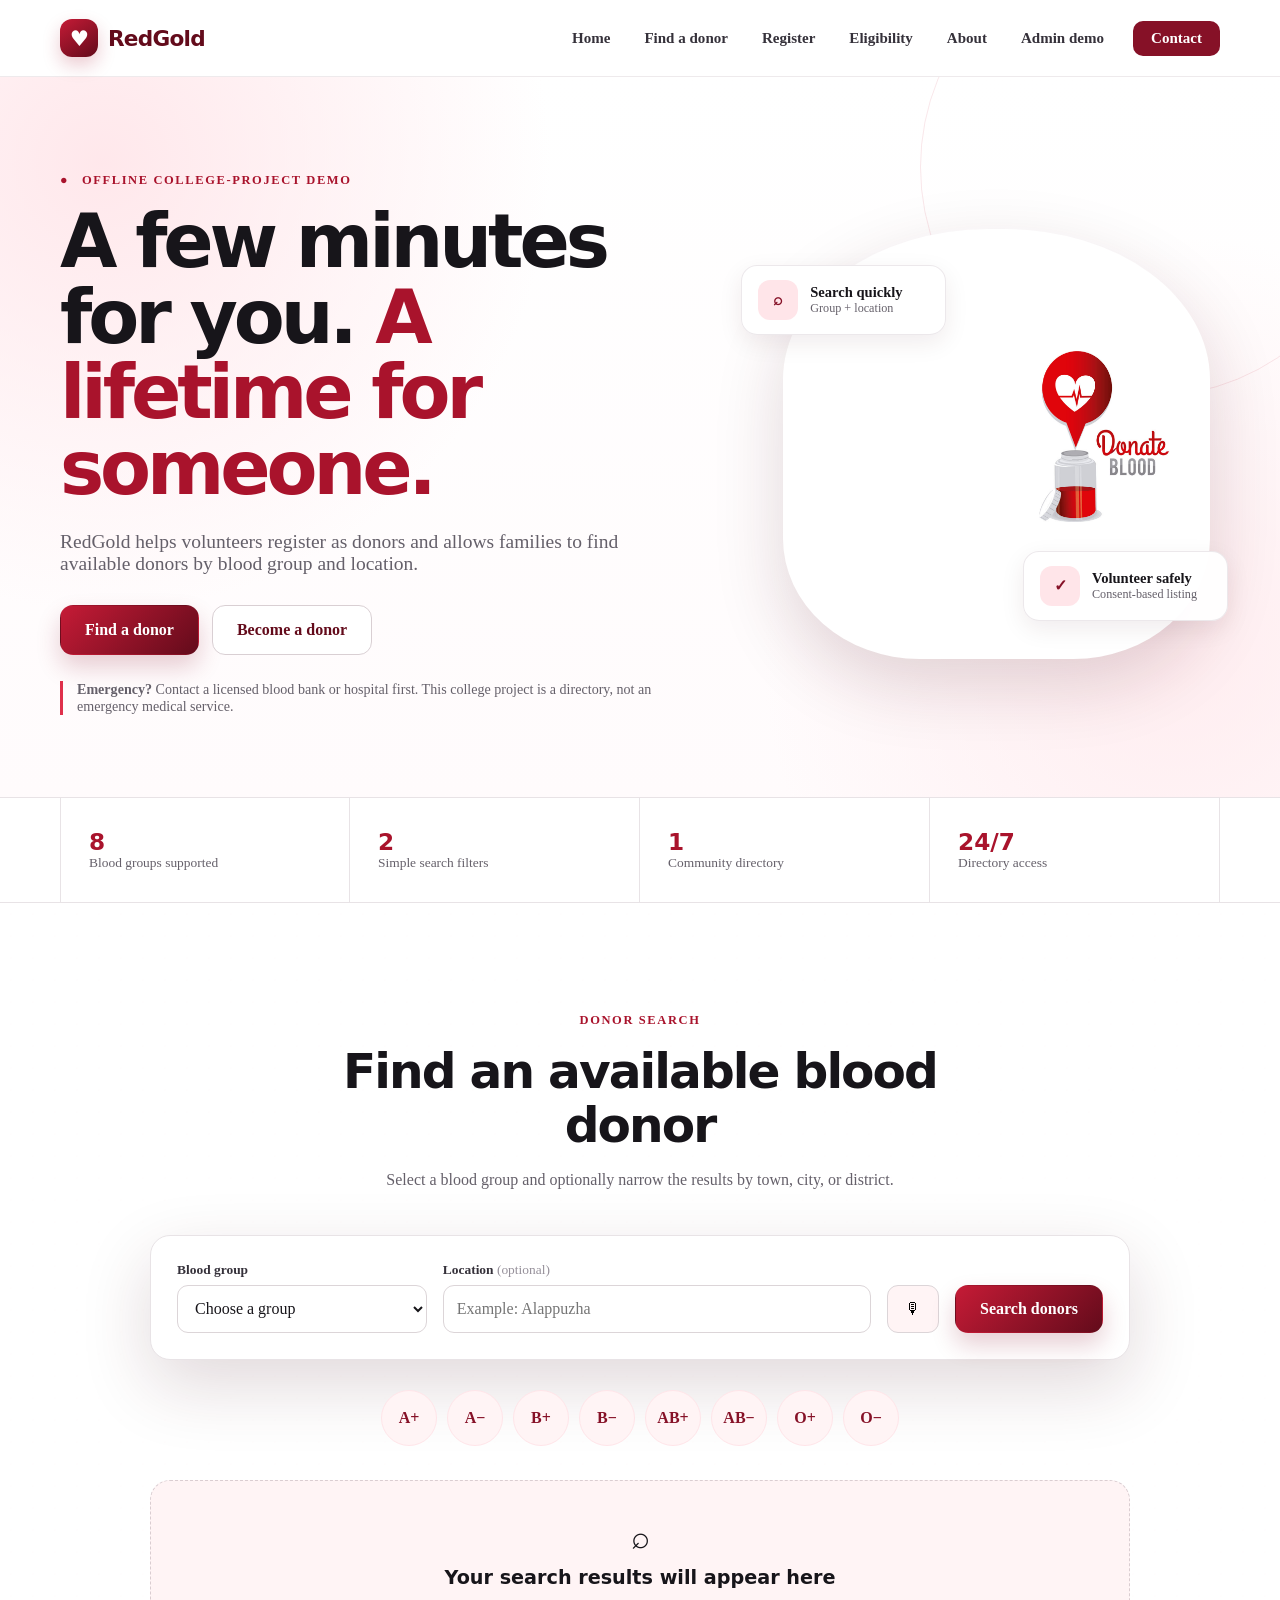
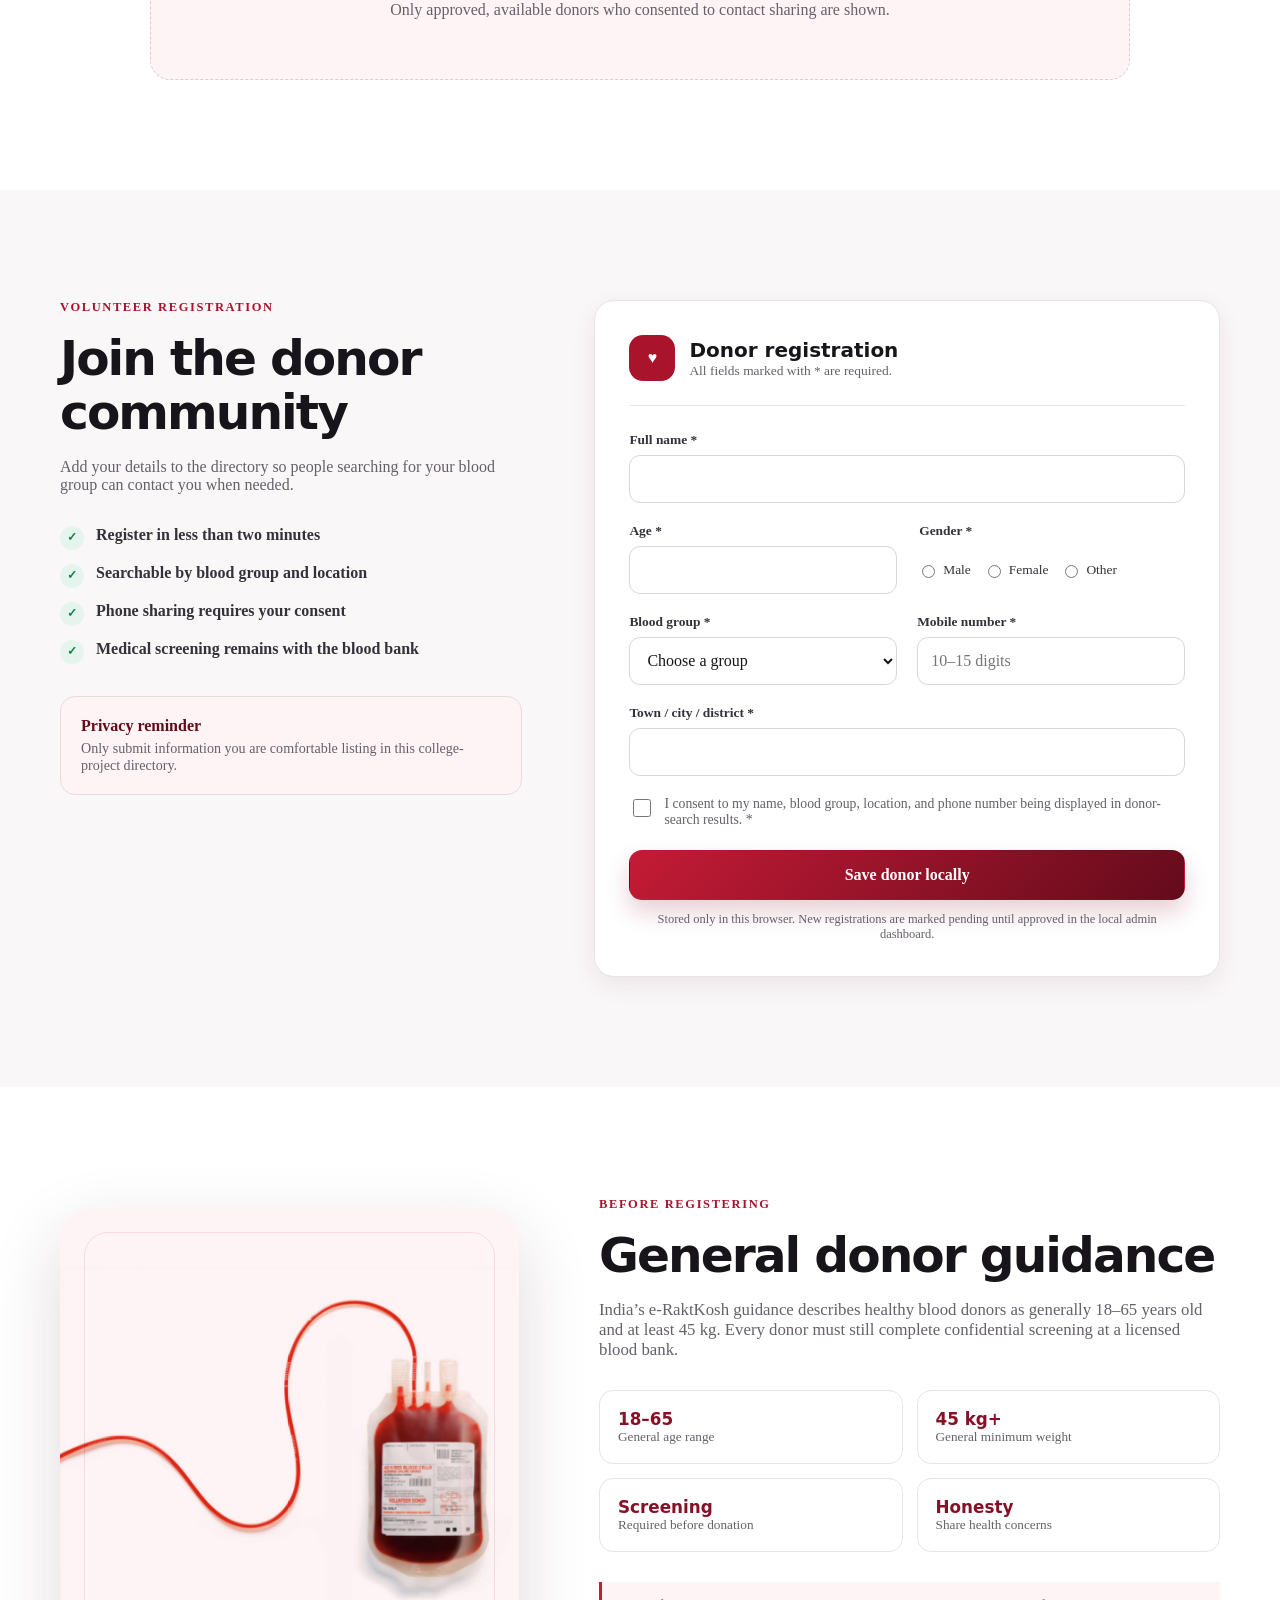
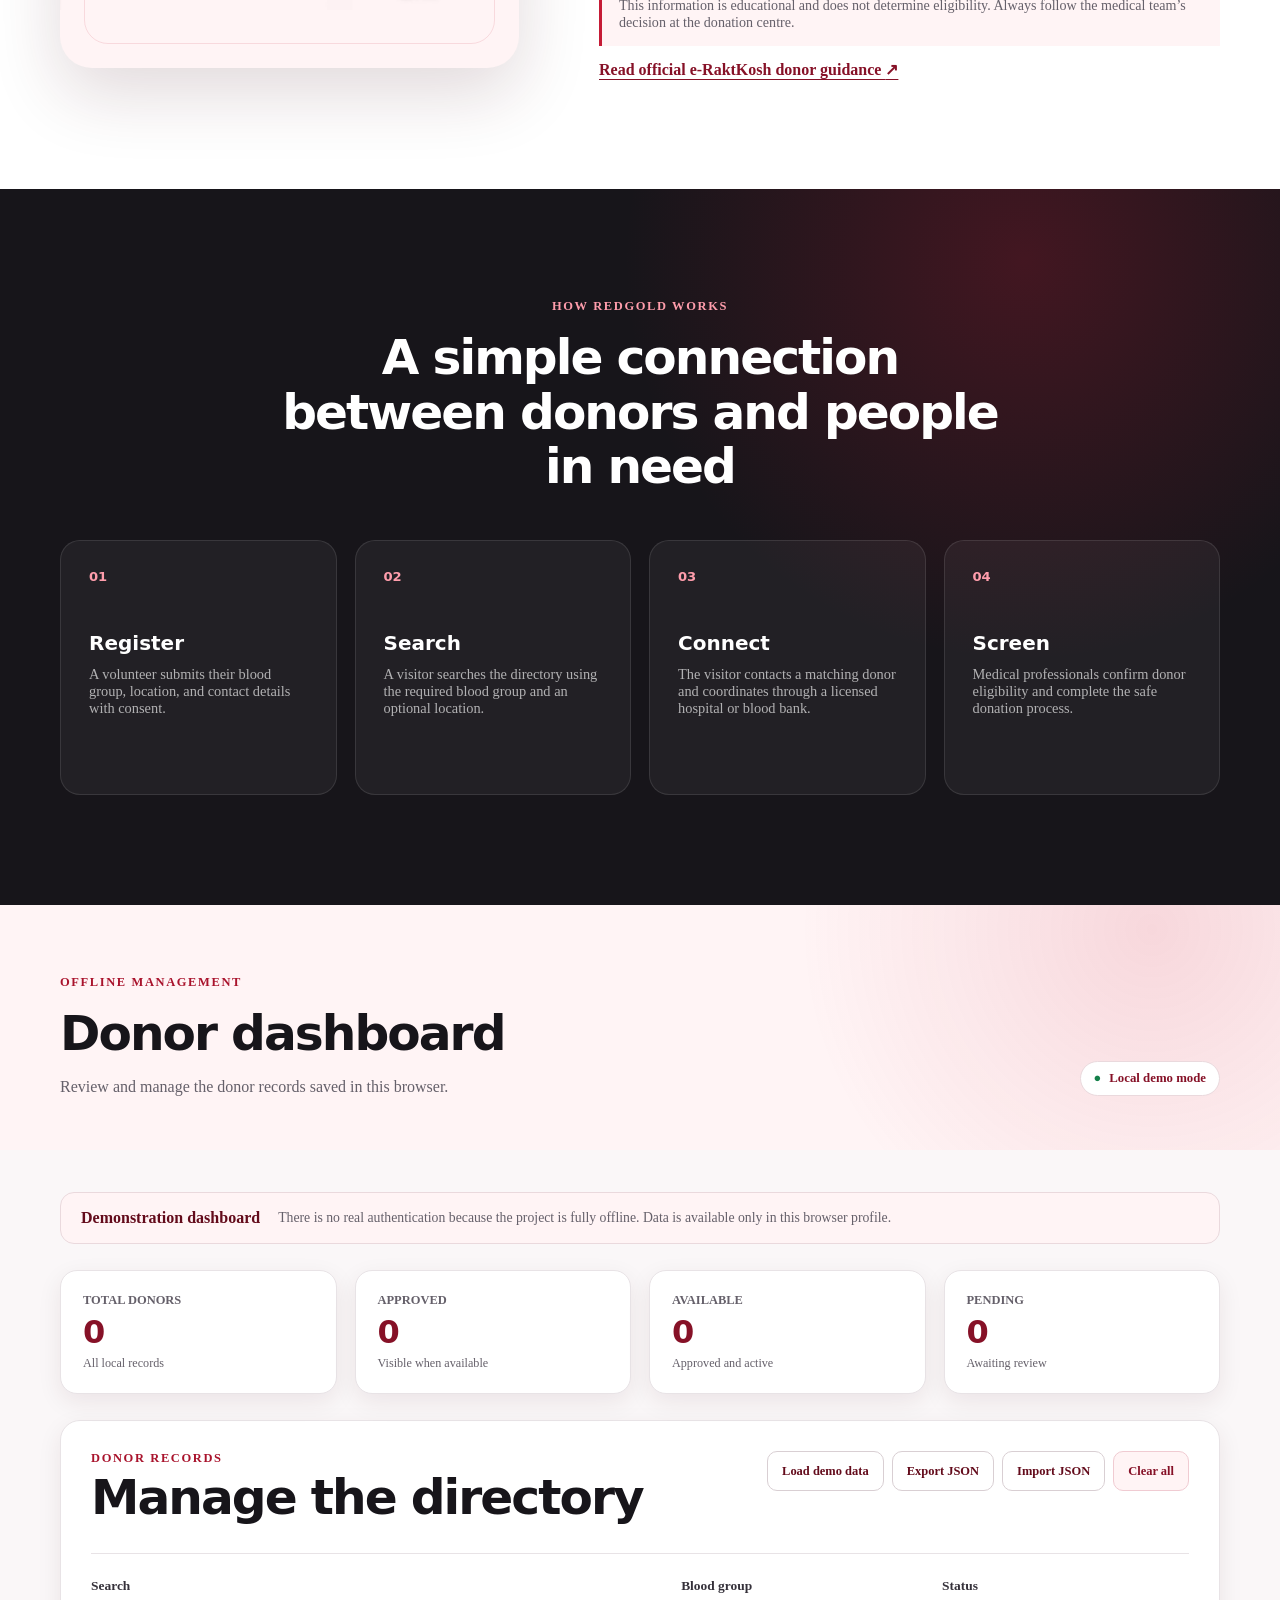
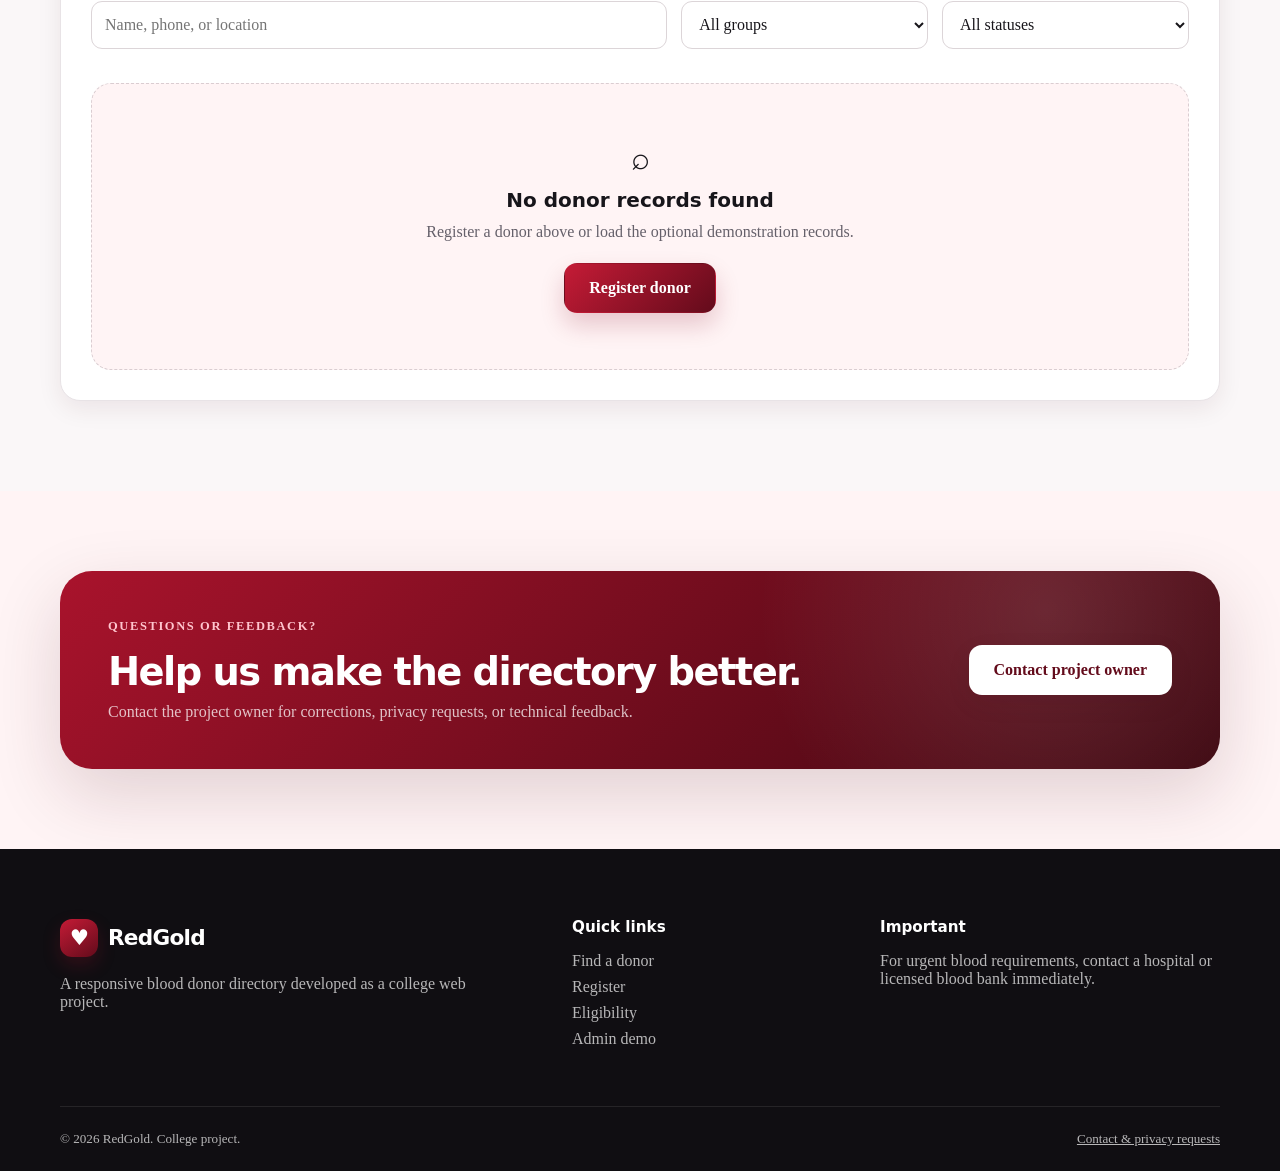
==== admin.html @ 61fe0dba "Add files via upload" ====
<!DOCTYPE html>
<html lang="en">

<head>
  <meta charset="utf-8">
  <meta name="viewport" content="width=device-width, initial-scale=1">
  <meta http-equiv="refresh" content="0; url=index.html#admin-dashboard">
  <meta name="robots" content="noindex">
  <title>Opening RedGold Admin Demo</title>
  <script>
    window.location.replace("index.html#admin-dashboard");
  </script>
</head>

<body>
  <p>Opening the <a href="index.html#admin-dashboard">RedGold admin demo</a>…</p>
</body>

</html>
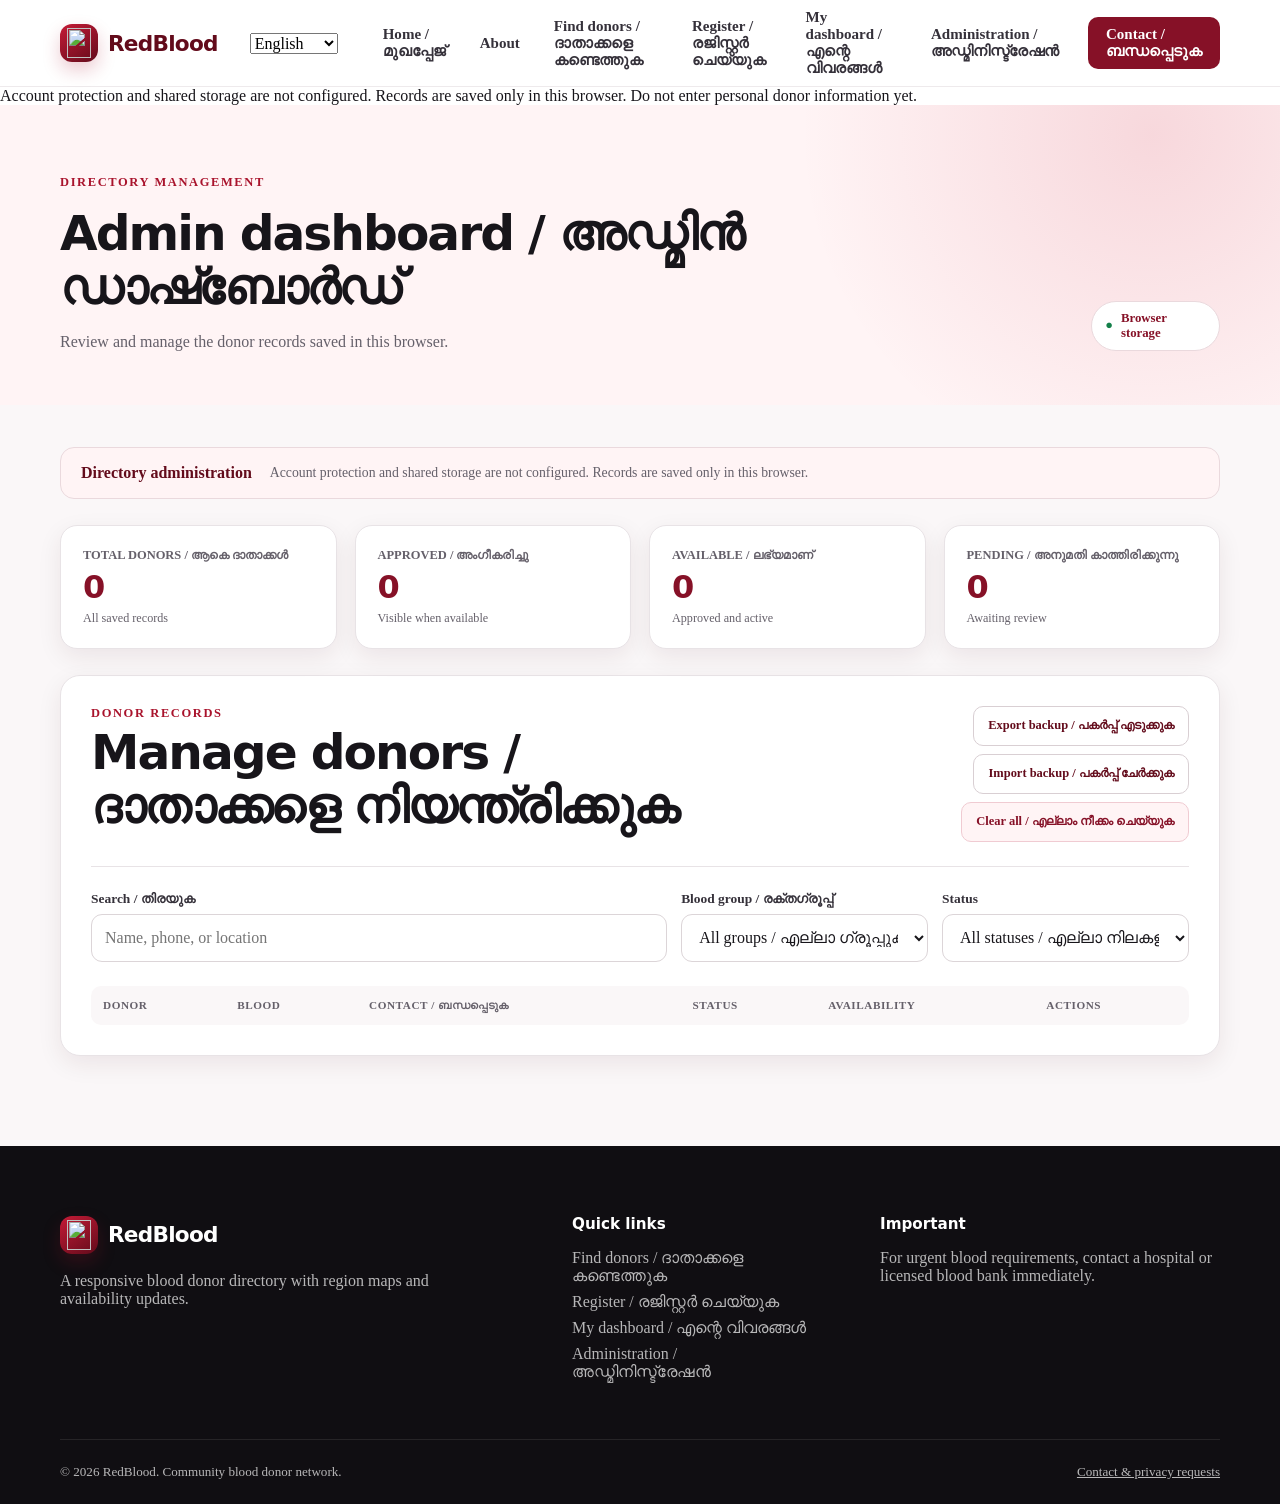
==== commit 1fae9f84: "Add files via upload" ====
--- a/admin.html
+++ b/admin.html
@@ -1,19 +1,207 @@
 <!DOCTYPE html>
+
 <html lang="en">
-
 <head>
-  <meta charset="utf-8">
-  <meta name="viewport" content="width=device-width, initial-scale=1">
-  <meta http-equiv="refresh" content="0; url=index.html#admin-dashboard">
-  <meta name="robots" content="noindex">
-  <title>Opening RedGold Admin Demo</title>
-  <script>
-    window.location.replace("index.html#admin-dashboard");
-  </script>
-</head>
-
+<meta charset="utf-8"/>
+<meta content="width=device-width, initial-scale=1" name="viewport"/>
+<meta content="RedBlood is a community blood donor directory for registering volunteers and finding donors by blood group and location." name="description"/>
+<meta content="#b5122b" name="theme-color"/>
+<title>RedBlood | Admin dashboard / അഡ്മിൻ ഡാഷ്ബോർഡ്</title>
+<link href="assets/images/redblood-mark.svg" rel="icon" type="image/svg+xml"/>
+<link href="assets/css/styles.css" rel="stylesheet"/>
+<script defer="" src="assets/js/availability.js"></script>
+<script defer="" src="assets/js/storage.js"></script>
+<script defer="" src="assets/js/features.js"></script>
+<script defer="" src="assets/js/app.js"></script>
+<script defer="" src="assets/js/admin.js"></script>
+<script defer="True" src="assets/js/language.js"></script><link href="assets/css/responsive.css" rel="stylesheet"/></head>
 <body>
-  <p>Opening the <a href="index.html#admin-dashboard">RedGold admin demo</a>…</p>
+<a class="skip-link" href="#main-content">Skip to main content</a>
+<header class="site-header" id="home">
+<div class="container nav-wrap">
+<a aria-label="RedBlood home" class="brand" href="index.html">
+<span aria-hidden="true" class="brand-mark"><img alt="" height="30" src="assets/images/redblood-mark.svg" width="24"/></span>
+<span>RedBlood</span>
+</a><label class="language-control"><span class="sr-only">Language</span><select aria-label="Language" data-language=""><option value="en">English</option><option value="ml">മലയാളം</option></select></label><button aria-controls="main-navigation" aria-expanded="false" class="nav-toggle" type="button">
+<span class="sr-only">Toggle navigation</span>
+<span></span>
+<span></span>
+<span></span>
+</button>
+<nav aria-label="Main navigation" class="site-nav" id="main-navigation">
+<a href="index.html#home">Home / മുഖപ്പേജ്</a><a href="index.html#about">About</a>
+<a href="index.html#find-donor">Find donors / ദാതാക്കളെ കണ്ടെത്തുക</a>
+<a href="index.html#register">Register / രജിസ്റ്റർ ചെയ്യുക</a>
+<a href="donor.html">My dashboard / എന്റെ വിവരങ്ങൾ</a>
+<a aria-current="page" href="admin.html">Administration / അഡ്മിനിസ്ട്രേഷൻ</a>
+<a class="nav-cta" href="contacts.html">Contact / ബന്ധപ്പെടുക</a>
+</nav>
+</div>
+</header>
+<main id="main-content"><div class="service-notice">Account protection and shared storage are not configured. Records are saved only in this browser. Do not enter personal donor information yet.</div><section class="dashboard-hero" id="admin-dashboard">
+<div class="container dashboard-hero-row">
+<div>
+<p class="eyebrow">Directory management</p>
+<h2>Admin dashboard / അഡ്മിൻ ഡാഷ്ബോർഡ്</h2>
+<p>Review and manage the donor records saved in this browser.</p>
+</div>
+<div class="offline-badge"><span aria-hidden="true">●</span> Browser storage</div>
+</div>
+</section><section class="dashboard-section">
+<div class="container">
+<div class="notice-card">
+<strong>Directory administration</strong>
+<p>Account protection and shared storage are not configured. Records are saved only in this browser.</p>
+</div>
+<div aria-label="Donor statistics" class="stats-grid" role="group">
+<article><span>Total donors / ആകെ ദാതാക്കൾ</span><strong data-stat="total">0</strong><small>All saved records</small></article>
+<article><span>Approved / അംഗീകരിച്ചു</span><strong data-stat="approved">0</strong><small>Visible when available</small></article>
+<article><span>Available / ലഭ്യമാണ്</span><strong data-stat="available">0</strong><small>Approved and active</small></article>
+<article><span>Pending / അനുമതി കാത്തിരിക്കുന്നു</span><strong data-stat="pending">0</strong><small>Awaiting review</small></article>
+</div>
+<section class="management-card">
+<div class="management-head">
+<div>
+<p class="eyebrow">Donor records</p>
+<h2>Manage donors / ദാതാക്കളെ നിയന്ത്രിക്കുക</h2>
+</div>
+<div class="management-actions">
+<button class="button button-secondary button-small" data-export="" type="button">Export backup / പകർപ്പ് എടുക്കുക</button>
+<label class="button button-secondary button-small file-button">Import backup / പകർപ്പ് ചേർക്കുക<input accept="application/json,.json" data-import="" type="file"/>
+</label>
+<button class="button button-danger button-small" data-clear="" type="button">Clear all / എല്ലാം നീക്കം ചെയ്യുക</button>
+</div>
+</div>
+<div class="admin-filters">
+<div class="form-field">
+<label for="admin-search">Search / തിരയുക</label>
+<input data-admin-search="" id="admin-search" placeholder="Name, phone, or location" type="search"/>
+</div>
+<div class="form-field">
+<label for="admin-blood">Blood group / രക്തഗ്രൂപ്പ്</label>
+<select data-admin-blood="" id="admin-blood">
+<option value="">All groups / എല്ലാ ഗ്രൂപ്പുകളും</option>
+<option value="A+">A+</option>
+<option value="A-">A−</option>
+<option value="B+">B+</option>
+<option value="B-">B−</option>
+<option value="AB+">AB+</option>
+<option value="AB-">AB−</option>
+<option value="O+">O+</option>
+<option value="O-">O−</option>
+</select>
+</div>
+<div class="form-field">
+<label for="admin-status">Status</label>
+<select data-admin-status="" id="admin-status">
+<option value="">All statuses / എല്ലാ നിലകളും</option>
+<option value="pending">Pending / അനുമതി കാത്തിരിക്കുന്നു</option>
+<option value="approved">Approved / അംഗീകരിച്ചു</option>
+<option value="rejected">Rejected / നിരസിച്ചു</option>
+</select>
+</div>
+</div>
+<div class="table-wrap">
+<table class="admin-table">
+<thead>
+<tr>
+<th>Donor</th>
+<th>Blood</th>
+<th>Contact / ബന്ധപ്പെടുക</th>
+<th>Status</th>
+<th>Availability</th>
+<th>Actions</th>
+</tr>
+</thead>
+<tbody data-donor-table=""></tbody>
+</table>
+</div>
+<div class="empty-state admin-empty" data-admin-empty="" hidden="">
+<span aria-hidden="true">⌕</span>
+<h3>No donor records found</h3>
+<p>No records match your filters. Register a donor to get started.</p>
+<a class="button button-primary" href="index.html#register">Register donor</a>
+</div>
+</section>
+</div>
+</section><dialog class="edit-dialog" data-edit-dialog="">
+<form class="dialog-card" data-edit-form="" method="dialog">
+<div class="dialog-head">
+<div>
+<p class="eyebrow">Edit record</p>
+<h2>Update donor / വിവരങ്ങൾ തിരുത്തുക</h2>
+</div>
+<button aria-label="Close edit form" class="dialog-close" data-dialog-cancel="" type="button">×</button>
+</div>
+<input name="id" type="hidden"/>
+<div class="form-grid">
+<div class="form-field full">
+<label for="edit-name">Full name / മുഴുവൻ പേര്</label>
+<input id="edit-name" maxlength="100" minlength="2" name="name" required="" type="text"/>
+</div>
+<div class="form-field">
+<label for="edit-age">Age / പ്രായം</label>
+<input id="edit-age" max="65" min="18" name="age" required="" type="number"/>
+</div>
+<div class="form-field">
+<label for="edit-sex">Gender / ലിംഗം</label>
+<select id="edit-sex" name="sex" required="">
+<option value="M">Male / പുരുഷൻ</option>
+<option value="F">Female / സ്ത്രീ</option>
+<option value="O">Other / മറ്റുള്ളവ</option>
+</select>
+</div>
+<div class="form-field">
+<label for="edit-blood">Blood group / രക്തഗ്രൂപ്പ്</label>
+<select id="edit-blood" name="bloodGroup" required="">
+<option value="A+">A+</option>
+<option value="A-">A−</option>
+<option value="B+">B+</option>
+<option value="B-">B−</option>
+<option value="AB+">AB+</option>
+<option value="AB-">AB−</option>
+<option value="O+">O+</option>
+<option value="O-">O−</option>
+</select>
+</div>
+<div class="form-field">
+<label for="edit-phone">Mobile number / മൊബൈൽ നമ്പർ</label>
+<input autocomplete="tel" id="edit-phone" inputmode="tel" maxlength="15" name="phone" required="" type="tel"/>
+</div>
+</div>
+<p class="form-error" data-edit-error="" role="alert"></p>
+<div class="dialog-actions">
+<button class="button button-secondary" data-dialog-cancel="" type="button">Cancel / റദ്ദാക്കുക</button>
+<button class="button button-primary" type="submit">Save changes / മാറ്റങ്ങൾ സംരക്ഷിക്കുക</button>
+</div>
+</form>
+</dialog></main>
+<footer class="site-footer">
+<div class="container footer-grid">
+<div>
+<a class="brand footer-brand" href="index.html">
+<span aria-hidden="true" class="brand-mark"><img alt="" height="30" src="assets/images/redblood-mark.svg" width="24"/></span>
+<span>RedBlood</span>
+</a>
+<p>A responsive blood donor directory with region maps and availability updates.</p>
+</div>
+<div>
+<h2>Quick links</h2>
+<a href="index.html#find-donor">Find donors / ദാതാക്കളെ കണ്ടെത്തുക</a>
+<a href="index.html#register">Register / രജിസ്റ്റർ ചെയ്യുക</a>
+<a href="donor.html">My dashboard / എന്റെ വിവരങ്ങൾ</a>
+<a href="admin.html">Administration / അഡ്മിനിസ്ട്രേഷൻ</a>
+</div>
+<div>
+<h2>Important</h2>
+<p>For urgent blood requirements, contact a hospital or licensed blood bank immediately.</p>
+</div>
+</div>
+<div class="container footer-bottom">
+<p>© <span data-current-year="">2026</span> RedBlood. Community blood donor network.</p>
+<a href="contacts.html">Contact &amp; privacy requests</a>
+</div>
+</footer>
+<div aria-live="polite" class="toast" data-toast="" role="status"></div>
 </body>
-
 </html>
--- a/assets/css/styles.css
+++ b/assets/css/styles.css
@@ -0,0 +1,2022 @@
+:root {
+  --red-950: #3d0710;
+  --red-900: #630b1b;
+  --red-800: #861127;
+  --red-700: #a9132c;
+  --red-600: #c51b36;
+  --red-500: #df304b;
+  --red-100: #ffe5e9;
+  --red-50: #fff4f5;
+  --ink-950: #17151a;
+  --ink-800: #35313a;
+  --ink-600: #65606a;
+  --ink-400: #96909a;
+  --line: #e8e3e6;
+  --white: #fff;
+  --soft: #faf7f8;
+  --success: #14804a;
+  --shadow-sm: 0 8px 24px rgb(69 18 31 / 8%);
+  --shadow-lg: 0 25px 70px rgb(69 18 31 / 16%);
+  --radius-sm: 12px;
+  --radius-md: 20px;
+  --radius-lg: 32px;
+  --container: 1160px;
+}
+
+*,
+*::before,
+*::after {
+  box-sizing: border-box;
+}
+
+html {
+  scroll-behavior: smooth;
+}
+
+body {
+  margin: 0;
+  color: var(--ink-950);
+  background: var(--white);
+  font-family: "Segoe UI", system-ui, -apple-system, BlinkMacSystemFont, Arial, sans-serif;
+  font-size: 16px;
+  line-height: 1.65;
+  -webkit-font-smoothing: antialiased;
+}
+
+body,
+button,
+input,
+select,
+textarea {
+  font: inherit;
+}
+
+img {
+  display: block;
+  max-width: 100%;
+}
+
+a {
+  color: inherit;
+}
+
+button,
+a {
+  -webkit-tap-highlight-color: transparent;
+}
+
+h1,
+h2,
+h3,
+p {
+  margin-top: 0;
+}
+
+h1,
+h2,
+h3,
+.brand {
+  font-family: "Segoe UI", system-ui, sans-serif;
+}
+
+h1 {
+  margin-bottom: 24px;
+  font-size: clamp(2.7rem, 5.8vw, 5.3rem);
+  font-weight: 800;
+  letter-spacing: -0.055em;
+  line-height: 1.02;
+}
+
+h2 {
+  margin-bottom: 18px;
+  font-size: clamp(2rem, 3.8vw, 3.4rem);
+  font-weight: 800;
+  letter-spacing: -0.04em;
+  line-height: 1.12;
+}
+
+h3 {
+  margin-bottom: 10px;
+  font-size: 1.25rem;
+  font-weight: 700;
+  line-height: 1.3;
+}
+
+.container {
+  width: min(calc(100% - 40px), var(--container));
+  margin-inline: auto;
+}
+
+.section {
+  padding: 110px 0;
+}
+
+.skip-link {
+  position: fixed;
+  top: 12px;
+  left: 12px;
+  z-index: 1000;
+  padding: 10px 16px;
+  border-radius: 8px;
+  color: var(--white);
+  background: var(--red-800);
+  transform: translateY(-150%);
+}
+
+.skip-link:focus {
+  transform: translateY(0);
+}
+
+.sr-only {
+  position: absolute;
+  width: 1px;
+  height: 1px;
+  padding: 0;
+  margin: -1px;
+  overflow: hidden;
+  clip: rect(0, 0, 0, 0);
+  white-space: nowrap;
+  border: 0;
+}
+
+.site-header {
+  position: sticky;
+  top: 0;
+  z-index: 100;
+  border-bottom: 1px solid rgb(232 227 230 / 75%);
+  background: rgb(255 255 255 / 92%);
+  -webkit-backdrop-filter: blur(16px);
+  backdrop-filter: blur(16px);
+}
+
+.nav-wrap {
+  display: flex;
+  min-height: 76px;
+  align-items: center;
+  justify-content: space-between;
+  gap: 32px;
+}
+
+.brand {
+  display: inline-flex;
+  align-items: center;
+  gap: 10px;
+  color: var(--red-900);
+  font-size: 1.35rem;
+  font-weight: 800;
+  letter-spacing: -0.035em;
+  text-decoration: none;
+}
+
+.brand-mark {
+  display: grid;
+  width: 38px;
+  height: 38px;
+  place-items: center;
+  border-radius: 12px;
+  color: var(--white);
+  background: linear-gradient(145deg, var(--red-600), var(--red-900));
+  box-shadow: 0 8px 18px rgb(169 19 44 / 22%);
+}
+
+.site-nav {
+  display: flex;
+  align-items: center;
+  gap: 8px;
+}
+
+.site-nav a {
+  padding: 9px 13px;
+  border-radius: 10px;
+  color: var(--ink-800);
+  font-size: 0.94rem;
+  font-weight: 600;
+  text-decoration: none;
+  transition: color 180ms ease, background 180ms ease;
+}
+
+.site-nav a:hover,
+.site-nav a:focus-visible {
+  color: var(--red-800);
+  background: var(--red-50);
+}
+
+.site-nav .nav-cta {
+  margin-left: 8px;
+  padding-inline: 18px;
+  color: var(--white);
+  background: var(--red-800);
+}
+
+.site-nav .nav-cta:hover,
+.site-nav .nav-cta:focus-visible {
+  color: var(--white);
+  background: var(--red-700);
+}
+
+.nav-toggle {
+  display: none;
+  width: 44px;
+  height: 44px;
+  padding: 10px;
+  border: 1px solid var(--line);
+  border-radius: 12px;
+  background: var(--white);
+  cursor: pointer;
+}
+
+.nav-toggle span:not(.sr-only) {
+  display: block;
+  width: 100%;
+  height: 2px;
+  margin: 5px 0;
+  border-radius: 2px;
+  background: var(--ink-950);
+}
+
+.hero {
+  position: relative;
+  overflow: hidden;
+  padding: 96px 0 82px;
+  background:
+    radial-gradient(circle at 8% 12%, rgb(255 229 233 / 90%), transparent 28rem),
+    radial-gradient(circle at 92% 80%, rgb(255 229 233 / 65%), transparent 26rem),
+    linear-gradient(180deg, #fff, #fffbfc);
+}
+
+.hero::before {
+  position: absolute;
+  top: -140px;
+  right: -100px;
+  width: 460px;
+  height: 460px;
+  border: 1px solid rgb(197 27 54 / 10%);
+  border-radius: 50%;
+  content: "";
+}
+
+.hero-grid {
+  display: grid;
+  align-items: center;
+  gap: 72px;
+  grid-template-columns: minmax(0, 1.12fr) minmax(360px, 0.88fr);
+}
+
+.hero-copy {
+  position: relative;
+  z-index: 2;
+}
+
+.eyebrow {
+  margin-bottom: 16px;
+  color: var(--red-700);
+  font-size: 0.78rem;
+  font-weight: 800;
+  letter-spacing: 0.13em;
+  text-transform: uppercase;
+}
+
+.eyebrow span {
+  margin-right: 8px;
+}
+
+.hero h1 span {
+  color: var(--red-700);
+}
+
+.hero-text {
+  max-width: 680px;
+  margin-bottom: 30px;
+  color: var(--ink-600);
+  font-size: clamp(1.05rem, 1.8vw, 1.22rem);
+}
+
+.hero-actions {
+  display: flex;
+  flex-wrap: wrap;
+  gap: 13px;
+}
+
+.button {
+  display: inline-flex;
+  min-height: 50px;
+  align-items: center;
+  justify-content: center;
+  padding: 12px 24px;
+  border: 1px solid transparent;
+  border-radius: 13px;
+  font-weight: 700;
+  line-height: 1.2;
+  text-align: center;
+  text-decoration: none;
+  cursor: pointer;
+  transition: transform 180ms ease, box-shadow 180ms ease, background 180ms ease;
+}
+
+.button:hover {
+  transform: translateY(-2px);
+}
+
+.button:focus-visible,
+input:focus-visible,
+select:focus-visible,
+textarea:focus-visible,
+button:focus-visible,
+a:focus-visible {
+  outline: 3px solid rgb(197 27 54 / 25%);
+  outline-offset: 3px;
+}
+
+.button-primary {
+  color: var(--white);
+  background: linear-gradient(135deg, var(--red-600), var(--red-900));
+  box-shadow: 0 12px 24px rgb(134 17 39 / 20%);
+}
+
+.button-primary:hover {
+  box-shadow: 0 16px 30px rgb(134 17 39 / 28%);
+}
+
+.button-secondary {
+  border-color: #d9cfd3;
+  color: var(--red-900);
+  background: var(--white);
+}
+
+.button-light {
+  flex: 0 0 auto;
+  color: var(--red-900);
+  background: var(--white);
+  box-shadow: var(--shadow-sm);
+}
+
+.hero-note {
+  max-width: 620px;
+  margin: 26px 0 0;
+  padding-left: 14px;
+  border-left: 3px solid var(--red-500);
+  color: var(--ink-600);
+  font-size: 0.88rem;
+}
+
+.hero-visual {
+  position: relative;
+  min-height: 470px;
+}
+
+.hero-image-card {
+  position: absolute;
+  inset: 20px 10px 20px 42px;
+  display: grid;
+  overflow: hidden;
+  place-items: center;
+  border: 12px solid var(--white);
+  border-radius: 48% 48% 32% 32% / 35% 35% 28% 28%;
+  background: var(--white);
+  box-shadow: var(--shadow-lg);
+}
+
+.hero-image-card img {
+  width: 100%;
+  height: 100%;
+  object-fit: contain;
+}
+
+.floating-card {
+  position: absolute;
+  z-index: 3;
+  display: flex;
+  min-width: 205px;
+  align-items: center;
+  gap: 12px;
+  padding: 14px 16px;
+  border: 1px solid rgb(232 227 230 / 80%);
+  border-radius: 16px;
+  background: rgb(255 255 255 / 95%);
+  box-shadow: var(--shadow-sm);
+}
+
+.floating-card-top {
+  top: 56px;
+  left: 0;
+}
+
+.floating-card-bottom {
+  right: -8px;
+  bottom: 58px;
+}
+
+.floating-card strong,
+.floating-card small {
+  display: block;
+}
+
+.floating-card strong {
+  font-size: 0.91rem;
+}
+
+.floating-card small {
+  color: var(--ink-600);
+  font-size: 0.76rem;
+}
+
+.mini-icon {
+  display: grid;
+  width: 40px;
+  height: 40px;
+  flex: 0 0 40px;
+  place-items: center;
+  border-radius: 12px;
+  color: var(--red-800);
+  background: var(--red-100);
+  font-weight: 800;
+}
+
+.quick-strip {
+  border-block: 1px solid var(--line);
+  background: var(--white);
+}
+
+.quick-grid {
+  display: grid;
+  grid-template-columns: repeat(4, 1fr);
+}
+
+.quick-grid div {
+  display: flex;
+  min-height: 104px;
+  flex-direction: column;
+  justify-content: center;
+  padding: 22px 28px;
+  border-right: 1px solid var(--line);
+}
+
+.quick-grid div:first-child {
+  border-left: 1px solid var(--line);
+}
+
+.quick-grid strong {
+  color: var(--red-700);
+  font-family: "Segoe UI", system-ui, sans-serif;
+  font-size: 1.45rem;
+}
+
+.quick-grid span {
+  color: var(--ink-600);
+  font-size: 0.84rem;
+}
+
+.section-heading {
+  max-width: 740px;
+  margin-bottom: 46px;
+}
+
+.section-heading.centered {
+  margin-inline: auto;
+  text-align: center;
+}
+
+.section-heading > p:last-child {
+  color: var(--ink-600);
+}
+
+.find-section {
+  background:
+    linear-gradient(rgb(255 255 255 / 95%), rgb(255 255 255 / 95%)),
+    radial-gradient(circle, var(--red-100) 1px, transparent 1px);
+  background-size: auto, 22px 22px;
+}
+
+.search-panel {
+  display: grid;
+  max-width: 980px;
+  margin: 0 auto;
+  padding: 26px;
+  border: 1px solid var(--line);
+  border-radius: var(--radius-md);
+  background: var(--white);
+  box-shadow: var(--shadow-lg);
+  gap: 16px;
+  grid-template-columns: minmax(180px, 0.7fr) minmax(240px, 1.2fr) 52px auto;
+}
+
+.form-field {
+  min-width: 0;
+}
+
+.form-field label,
+.form-field legend {
+  display: block;
+  margin-bottom: 7px;
+  color: var(--ink-800);
+  font-size: 0.84rem;
+  font-weight: 700;
+}
+
+.form-field label span {
+  color: var(--ink-400);
+  font-weight: 500;
+}
+
+.form-field input,
+.form-field select,
+.form-field textarea {
+  width: 100%;
+  min-height: 48px;
+  padding: 11px 13px;
+  border: 1px solid #dcd5d8;
+  border-radius: 11px;
+  color: var(--ink-950);
+  background: var(--white);
+  transition: border-color 180ms ease, box-shadow 180ms ease;
+}
+
+.form-field input:focus,
+.form-field select:focus,
+.form-field textarea:focus {
+  border-color: var(--red-600);
+  box-shadow: 0 0 0 4px rgb(197 27 54 / 9%);
+  outline: none;
+}
+
+.voice-button {
+  width: 52px;
+  height: 48px;
+  align-self: end;
+  border: 1px solid #dcd5d8;
+  border-radius: 11px;
+  background: var(--red-50);
+  cursor: pointer;
+}
+
+.search-button {
+  min-height: 48px;
+  align-self: end;
+}
+
+.voice-status {
+  min-height: 0;
+  margin: -2px 0 0;
+  color: var(--ink-600);
+  font-size: 0.82rem;
+  grid-column: 1 / -1;
+}
+
+.voice-status:empty {
+  display: none;
+}
+
+.blood-group-links {
+  display: flex;
+  flex-wrap: wrap;
+  justify-content: center;
+  gap: 10px;
+  margin-top: 30px;
+}
+
+.blood-group-links button {
+  display: grid;
+  width: 56px;
+  height: 56px;
+  place-items: center;
+  border: 1px solid var(--red-100);
+  border-radius: 50%;
+  color: var(--red-800);
+  background: var(--red-50);
+  font: inherit;
+  font-weight: 800;
+  text-decoration: none;
+  cursor: pointer;
+  transition: color 180ms ease, background 180ms ease, transform 180ms ease;
+}
+
+.blood-group-links button:hover {
+  color: var(--white);
+  background: var(--red-700);
+  transform: translateY(-3px);
+}
+
+.soft-section {
+  background: var(--soft);
+}
+
+.register-grid {
+  display: grid;
+  align-items: start;
+  gap: 72px;
+  grid-template-columns: minmax(0, 0.85fr) minmax(520px, 1.15fr);
+}
+
+.register-copy {
+  position: sticky;
+  top: 116px;
+}
+
+.register-copy > p:not(.eyebrow) {
+  color: var(--ink-600);
+}
+
+.feature-list {
+  display: grid;
+  padding: 0;
+  margin: 32px 0;
+  list-style: none;
+  gap: 14px;
+}
+
+.feature-list li {
+  display: flex;
+  align-items: flex-start;
+  gap: 12px;
+  color: var(--ink-800);
+  font-weight: 600;
+}
+
+.feature-list span {
+  display: grid;
+  width: 24px;
+  height: 24px;
+  flex: 0 0 24px;
+  place-items: center;
+  border-radius: 50%;
+  color: var(--success);
+  background: #e5f5ed;
+  font-size: 0.75rem;
+}
+
+.privacy-card {
+  padding: 20px;
+  border: 1px solid #ead9dd;
+  border-radius: 15px;
+  background: var(--red-50);
+}
+
+.privacy-card strong {
+  color: var(--red-900);
+}
+
+.privacy-card p {
+  margin: 5px 0 0;
+  color: var(--ink-600);
+  font-size: 0.88rem;
+}
+
+.registration-card {
+  padding: 34px;
+  border: 1px solid var(--line);
+  border-radius: var(--radius-md);
+  background: var(--white);
+  box-shadow: var(--shadow-sm);
+}
+
+.form-header {
+  display: flex;
+  align-items: center;
+  gap: 14px;
+  padding-bottom: 24px;
+  margin-bottom: 26px;
+  border-bottom: 1px solid var(--line);
+}
+
+.form-header h3,
+.form-header p {
+  margin: 0;
+}
+
+.form-header p {
+  color: var(--ink-600);
+  font-size: 0.84rem;
+}
+
+.form-icon {
+  display: grid;
+  width: 46px;
+  height: 46px;
+  flex: 0 0 46px;
+  place-items: center;
+  border-radius: 14px;
+  color: var(--white);
+  background: var(--red-700);
+}
+
+.form-grid {
+  display: grid;
+  gap: 20px;
+  grid-template-columns: repeat(2, minmax(0, 1fr));
+}
+
+.form-grid .full {
+  grid-column: 1 / -1;
+}
+
+fieldset.form-field {
+  padding: 0;
+  border: 0;
+  margin: 0;
+}
+
+.radio-row {
+  display: flex;
+  min-height: 48px;
+  align-items: center;
+  flex-wrap: wrap;
+  gap: 12px;
+}
+
+.radio-row label {
+  display: flex;
+  align-items: center;
+  gap: 5px;
+  margin: 0;
+  font-weight: 500;
+}
+
+.radio-row input {
+  width: auto;
+  min-height: auto;
+  accent-color: var(--red-700);
+}
+
+.consent-row {
+  display: flex;
+  align-items: flex-start;
+  gap: 10px;
+  color: var(--ink-600);
+  font-size: 0.86rem;
+  cursor: pointer;
+}
+
+.consent-row input {
+  width: 18px;
+  height: 18px;
+  flex: 0 0 18px;
+  margin-top: 3px;
+  accent-color: var(--red-700);
+}
+
+.honeypot {
+  position: absolute;
+  left: -9999px;
+}
+
+.form-error {
+  min-height: 0;
+  margin: 18px 0 0;
+  color: var(--red-700);
+  font-size: 0.88rem;
+  font-weight: 700;
+}
+
+.form-error:empty {
+  display: none;
+}
+
+.full-button {
+  width: 100%;
+  margin-top: 22px;
+}
+
+.local-storage-note {
+  margin: 12px 0 0;
+  color: var(--ink-600);
+  font-size: 0.78rem;
+  text-align: center;
+}
+
+.eligibility-grid {
+  display: grid;
+  align-items: center;
+  gap: 80px;
+  grid-template-columns: minmax(360px, 0.85fr) minmax(0, 1.15fr);
+}
+
+.eligibility-image {
+  position: relative;
+  min-height: 460px;
+  overflow: hidden;
+  border-radius: var(--radius-lg);
+  background: var(--red-50);
+  box-shadow: var(--shadow-lg);
+}
+
+.eligibility-image::before {
+  position: absolute;
+  inset: 24px;
+  border: 1px solid rgb(197 27 54 / 12%);
+  border-radius: 24px;
+  content: "";
+}
+
+.eligibility-image img {
+  width: 100%;
+  height: 460px;
+  object-fit: contain;
+  mix-blend-mode: multiply;
+}
+
+.eligibility-copy > p:not(.eyebrow, .medical-note) {
+  color: var(--ink-600);
+  font-size: 1.05rem;
+}
+
+.guidance-grid {
+  display: grid;
+  gap: 14px;
+  margin: 30px 0;
+  grid-template-columns: repeat(2, minmax(0, 1fr));
+}
+
+.guidance-grid div {
+  padding: 18px;
+  border: 1px solid var(--line);
+  border-radius: 14px;
+}
+
+.guidance-grid strong,
+.guidance-grid span {
+  display: block;
+}
+
+.guidance-grid strong {
+  color: var(--red-800);
+  font-family: "Segoe UI", system-ui, sans-serif;
+  font-size: 1.05rem;
+}
+
+.guidance-grid span {
+  color: var(--ink-600);
+  font-size: 0.83rem;
+}
+
+.medical-note {
+  padding: 15px 17px;
+  border-left: 3px solid var(--red-600);
+  color: var(--ink-600);
+  background: var(--red-50);
+  font-size: 0.88rem;
+}
+
+.text-link {
+  color: var(--red-800);
+  font-weight: 700;
+  text-underline-offset: 4px;
+}
+
+.dark-section {
+  position: relative;
+  overflow: hidden;
+  color: var(--white);
+  background:
+    radial-gradient(circle at 80% 10%, rgb(197 27 54 / 25%), transparent 25rem),
+    var(--ink-950);
+}
+
+.light-heading h2 {
+  color: var(--white);
+}
+
+.dark-section .eyebrow {
+  color: #ff9dac;
+}
+
+.steps-grid {
+  display: grid;
+  gap: 18px;
+  grid-template-columns: repeat(4, minmax(0, 1fr));
+}
+
+.steps-grid article {
+  min-height: 255px;
+  padding: 28px;
+  border: 1px solid rgb(255 255 255 / 10%);
+  border-radius: var(--radius-md);
+  background: rgb(255 255 255 / 5%);
+}
+
+.steps-grid article > span {
+  display: block;
+  margin-bottom: 46px;
+  color: #ff9dac;
+  font-family: "Segoe UI", system-ui, sans-serif;
+  font-size: 0.82rem;
+  font-weight: 800;
+}
+
+.steps-grid p {
+  margin-bottom: 0;
+  color: rgb(255 255 255 / 65%);
+  font-size: 0.9rem;
+}
+
+.contact-cta {
+  padding-block: 80px;
+  background: var(--red-50);
+}
+
+.cta-card {
+  display: flex;
+  align-items: center;
+  justify-content: space-between;
+  gap: 40px;
+  padding: 48px;
+  border-radius: var(--radius-lg);
+  color: var(--white);
+  background:
+    radial-gradient(circle at 85% 20%, rgb(255 255 255 / 12%), transparent 18rem),
+    linear-gradient(135deg, var(--red-700), var(--red-950));
+  box-shadow: var(--shadow-lg);
+}
+
+.cta-card h2 {
+  margin-bottom: 10px;
+  font-size: clamp(1.7rem, 3vw, 2.7rem);
+}
+
+.cta-card p:last-child {
+  margin-bottom: 0;
+  color: rgb(255 255 255 / 75%);
+}
+
+.cta-card .eyebrow {
+  color: #ffc5ce;
+}
+
+.site-footer {
+  padding: 70px 0 24px;
+  color: rgb(255 255 255 / 70%);
+  background: #100e12;
+}
+
+.footer-grid {
+  display: grid;
+  gap: 70px;
+  grid-template-columns: 1.3fr 0.7fr 1fr;
+}
+
+.footer-brand {
+  margin-bottom: 18px;
+  color: var(--white);
+}
+
+.footer-grid p {
+  max-width: 410px;
+  margin-bottom: 0;
+}
+
+.footer-grid h2 {
+  margin-bottom: 16px;
+  color: var(--white);
+  font-size: 0.95rem;
+  letter-spacing: 0;
+}
+
+.footer-grid a:not(.brand) {
+  display: block;
+  width: fit-content;
+  margin-bottom: 8px;
+  color: rgb(255 255 255 / 70%);
+  text-decoration: none;
+}
+
+.footer-grid a:hover {
+  color: var(--white);
+}
+
+.footer-bottom {
+  display: flex;
+  justify-content: space-between;
+  gap: 24px;
+  padding-top: 24px;
+  margin-top: 50px;
+  border-top: 1px solid rgb(255 255 255 / 9%);
+  font-size: 0.82rem;
+}
+
+.footer-bottom p {
+  margin: 0;
+}
+
+.footer-bottom a {
+  color: inherit;
+}
+
+/* Internal pages */
+.page-hero {
+  padding: 76px 0 58px;
+  text-align: center;
+  background: var(--red-50);
+}
+
+.page-hero .eyebrow {
+  margin-bottom: 10px;
+}
+
+.page-hero h1 {
+  margin-bottom: 14px;
+  font-size: clamp(2.3rem, 5vw, 4rem);
+}
+
+.page-hero p {
+  max-width: 680px;
+  margin: 0 auto;
+  color: var(--ink-600);
+}
+
+.result-layout {
+  display: grid;
+  align-items: start;
+  gap: 34px;
+  grid-template-columns: 320px minmax(0, 1fr);
+}
+
+.filter-card,
+.status-card,
+.contact-card {
+  padding: 26px;
+  border: 1px solid var(--line);
+  border-radius: var(--radius-md);
+  background: var(--white);
+  box-shadow: var(--shadow-sm);
+}
+
+.filter-card {
+  position: sticky;
+  top: 104px;
+}
+
+.filter-card .form-field {
+  margin-bottom: 16px;
+}
+
+.filter-card .button {
+  width: 100%;
+}
+
+.result-summary {
+  display: flex;
+  align-items: center;
+  justify-content: space-between;
+  gap: 20px;
+  margin-bottom: 24px;
+}
+
+.result-summary h2,
+.result-summary p {
+  margin: 0;
+}
+
+.result-summary p {
+  color: var(--ink-600);
+}
+
+.donor-grid {
+  display: grid;
+  gap: 18px;
+  grid-template-columns: repeat(2, minmax(0, 1fr));
+}
+
+.donor-card {
+  padding: 24px;
+  border: 1px solid var(--line);
+  border-radius: var(--radius-md);
+  background: var(--white);
+  box-shadow: var(--shadow-sm);
+}
+
+.donor-card-head {
+  display: flex;
+  align-items: center;
+  justify-content: space-between;
+  gap: 16px;
+  margin-bottom: 18px;
+}
+
+.blood-badge {
+  display: grid;
+  width: 56px;
+  height: 56px;
+  flex: 0 0 56px;
+  place-items: center;
+  border-radius: 18px 18px 18px 4px;
+  color: var(--white);
+  background: linear-gradient(145deg, var(--red-600), var(--red-900));
+  font-family: "Segoe UI", system-ui, sans-serif;
+  font-weight: 800;
+}
+
+.available-badge {
+  padding: 6px 10px;
+  border-radius: 999px;
+  color: var(--success);
+  background: #e5f5ed;
+  font-size: 0.72rem;
+  font-weight: 800;
+  text-transform: uppercase;
+}
+
+.donor-card h3 {
+  margin-bottom: 4px;
+}
+
+.donor-location {
+  color: var(--ink-600);
+  font-size: 0.9rem;
+}
+
+.donor-meta {
+  display: grid;
+  padding: 14px 0;
+  margin: 18px 0;
+  border-block: 1px solid var(--line);
+  grid-template-columns: 1fr 1fr;
+}
+
+.donor-meta span {
+  color: var(--ink-600);
+  font-size: 0.78rem;
+}
+
+.donor-meta strong {
+  display: block;
+  color: var(--ink-800);
+  font-size: 0.9rem;
+}
+
+.phone-link {
+  display: inline-flex;
+  align-items: center;
+  gap: 7px;
+  color: var(--red-800);
+  font-weight: 800;
+  text-decoration: none;
+}
+
+.empty-state {
+  padding: 56px 28px;
+  border: 1px dashed #dacdd1;
+  border-radius: var(--radius-md);
+  text-align: center;
+  background: var(--red-50);
+}
+
+.empty-state span {
+  display: block;
+  margin-bottom: 10px;
+  font-size: 2rem;
+}
+
+.empty-state p {
+  max-width: 520px;
+  margin: 0 auto 22px;
+  color: var(--ink-600);
+}
+
+.status-wrap {
+  max-width: 680px;
+  margin: 0 auto;
+}
+
+.status-icon {
+  display: grid;
+  width: 70px;
+  height: 70px;
+  margin: 0 auto 20px;
+  place-items: center;
+  border-radius: 50%;
+  color: var(--white);
+  background: var(--success);
+  font-size: 1.8rem;
+}
+
+.status-card {
+  text-align: center;
+}
+
+.status-card.error .status-icon {
+  background: var(--red-700);
+}
+
+.status-card p {
+  color: var(--ink-600);
+}
+
+.status-actions {
+  display: flex;
+  justify-content: center;
+  flex-wrap: wrap;
+  gap: 12px;
+  margin-top: 24px;
+}
+
+.contact-layout {
+  display: grid;
+  gap: 24px;
+  grid-template-columns: repeat(3, minmax(0, 1fr));
+}
+
+.contact-card span {
+  display: grid;
+  width: 46px;
+  height: 46px;
+  margin-bottom: 22px;
+  place-items: center;
+  border-radius: 14px;
+  color: var(--red-800);
+  background: var(--red-100);
+  font-size: 1.25rem;
+}
+
+.contact-card p {
+  color: var(--ink-600);
+}
+
+.contact-card a {
+  color: var(--red-800);
+  font-weight: 700;
+  overflow-wrap: anywhere;
+}
+
+.emergency-panel {
+  display: flex;
+  align-items: center;
+  justify-content: space-between;
+  gap: 30px;
+  padding: 34px;
+  margin-top: 34px;
+  border-radius: var(--radius-md);
+  color: var(--white);
+  background: var(--red-900);
+}
+
+.emergency-panel h2 {
+  margin-bottom: 6px;
+  font-size: 1.5rem;
+}
+
+.emergency-panel p {
+  margin: 0;
+  color: rgb(255 255 255 / 75%);
+}
+
+.search-results {
+  max-width: 980px;
+  padding-top: 34px;
+  margin: 0 auto;
+  scroll-margin-top: 100px;
+}
+
+.compact-empty {
+  padding-block: 38px;
+}
+
+.compact-empty h3 {
+  font-size: 1.2rem;
+}
+
+.toast {
+  position: fixed;
+  right: 22px;
+  bottom: 22px;
+  z-index: 500;
+  max-width: min(380px, calc(100% - 44px));
+  padding: 14px 18px;
+  border-radius: 13px;
+  color: var(--white);
+  background: var(--success);
+  box-shadow: var(--shadow-lg);
+  font-weight: 700;
+  opacity: 0;
+  pointer-events: none;
+  transform: translateY(18px);
+  transition: opacity 180ms ease, transform 180ms ease;
+}
+
+.toast.is-visible {
+  opacity: 1;
+  transform: translateY(0);
+}
+
+.toast.toast-error {
+  background: var(--red-800);
+}
+
+/* Offline admin dashboard */
+.dashboard-nav {
+  position: static;
+  display: flex;
+  padding: 0;
+  border: 0;
+  background: transparent;
+  box-shadow: none;
+}
+
+.dashboard-hero {
+  padding: 70px 0 54px;
+  background:
+    radial-gradient(circle at 90% 10%, rgb(197 27 54 / 13%), transparent 22rem),
+    var(--red-50);
+}
+
+.dashboard-hero-row {
+  display: flex;
+  align-items: flex-end;
+  justify-content: space-between;
+  gap: 30px;
+}
+
+.dashboard-hero h1 {
+  margin-bottom: 8px;
+  font-size: clamp(2.4rem, 5vw, 4.4rem);
+}
+
+.dashboard-hero p:last-child {
+  margin: 0;
+  color: var(--ink-600);
+}
+
+.offline-badge {
+  display: inline-flex;
+  align-items: center;
+  gap: 8px;
+  padding: 9px 13px;
+  border: 1px solid #ead9dd;
+  border-radius: 999px;
+  color: var(--red-800);
+  background: var(--white);
+  font-size: 0.8rem;
+  font-weight: 800;
+}
+
+.offline-badge span {
+  color: var(--success);
+}
+
+.dashboard-section {
+  min-height: 70vh;
+  padding: 42px 0 90px;
+  background: var(--soft);
+}
+
+.notice-card {
+  display: flex;
+  align-items: center;
+  gap: 18px;
+  padding: 16px 20px;
+  border: 1px solid #ead9dd;
+  border-radius: 14px;
+  color: var(--ink-800);
+  background: var(--red-50);
+}
+
+.notice-card strong {
+  flex: 0 0 auto;
+  color: var(--red-900);
+}
+
+.notice-card p {
+  margin: 0;
+  color: var(--ink-600);
+  font-size: 0.86rem;
+}
+
+.stats-grid {
+  display: grid;
+  gap: 18px;
+  margin: 26px 0;
+  grid-template-columns: repeat(4, minmax(0, 1fr));
+}
+
+.stats-grid article {
+  padding: 22px;
+  border: 1px solid var(--line);
+  border-radius: 17px;
+  background: var(--white);
+  box-shadow: var(--shadow-sm);
+}
+
+.stats-grid span,
+.stats-grid small {
+  display: block;
+  color: var(--ink-600);
+}
+
+.stats-grid span {
+  font-size: 0.78rem;
+  font-weight: 700;
+  text-transform: uppercase;
+}
+
+.stats-grid strong {
+  display: block;
+  margin: 5px 0;
+  color: var(--red-800);
+  font-family: "Segoe UI", system-ui, sans-serif;
+  font-size: 2rem;
+}
+
+.stats-grid small {
+  font-size: 0.76rem;
+}
+
+.management-card {
+  padding: 30px;
+  border: 1px solid var(--line);
+  border-radius: var(--radius-md);
+  background: var(--white);
+  box-shadow: var(--shadow-sm);
+}
+
+.management-head {
+  display: flex;
+  align-items: flex-start;
+  justify-content: space-between;
+  gap: 30px;
+  padding-bottom: 24px;
+  border-bottom: 1px solid var(--line);
+}
+
+.management-head h2,
+.management-head .eyebrow {
+  margin-bottom: 4px;
+}
+
+.management-actions {
+  display: flex;
+  justify-content: flex-end;
+  flex-wrap: wrap;
+  gap: 8px;
+}
+
+.button-small {
+  min-height: 40px;
+  padding: 9px 14px;
+  border-radius: 10px;
+  font-size: 0.78rem;
+}
+
+.button-danger {
+  border-color: #f0cbd2;
+  color: var(--red-800);
+  background: var(--red-50);
+}
+
+.file-button {
+  position: relative;
+  cursor: pointer;
+}
+
+.file-button input {
+  position: absolute;
+  width: 1px;
+  height: 1px;
+  overflow: hidden;
+  opacity: 0;
+}
+
+.admin-filters {
+  display: grid;
+  gap: 14px;
+  padding: 24px 0;
+  grid-template-columns: minmax(240px, 1.4fr) minmax(160px, 0.6fr) minmax(160px, 0.6fr);
+}
+
+.table-wrap {
+  overflow-x: auto;
+}
+
+.admin-table {
+  width: 100%;
+  border-collapse: collapse;
+  font-size: 0.86rem;
+}
+
+.admin-table th {
+  padding: 13px 12px;
+  color: var(--ink-600);
+  background: var(--soft);
+  font-size: 0.7rem;
+  letter-spacing: 0.05em;
+  text-align: left;
+  text-transform: uppercase;
+}
+
+.admin-table th:first-child {
+  border-radius: 10px 0 0 10px;
+}
+
+.admin-table th:last-child {
+  border-radius: 0 10px 10px 0;
+}
+
+.admin-table td {
+  padding: 17px 12px;
+  border-bottom: 1px solid var(--line);
+  vertical-align: middle;
+}
+
+.admin-table td strong,
+.admin-table td small {
+  display: block;
+}
+
+.admin-table td small {
+  margin-top: 3px;
+  color: var(--ink-600);
+}
+
+.admin-table td a {
+  color: var(--red-800);
+  font-weight: 700;
+}
+
+.table-blood {
+  display: grid;
+  width: 42px;
+  height: 42px;
+  place-items: center;
+  border-radius: 12px 12px 12px 3px;
+  color: var(--white);
+  background: var(--red-800);
+  font-weight: 800;
+}
+
+.status-pill {
+  display: inline-flex;
+  padding: 6px 9px;
+  border-radius: 999px;
+  font-size: 0.7rem;
+  font-weight: 800;
+}
+
+.status-approved {
+  color: var(--success);
+  background: #e5f5ed;
+}
+
+.status-pending {
+  color: #8d5b00;
+  background: #fff3d6;
+}
+
+.status-rejected {
+  color: var(--red-800);
+  background: var(--red-100);
+}
+
+.switch-button {
+  min-width: 92px;
+  padding: 7px 10px;
+  border: 1px solid #ddd5d8;
+  border-radius: 999px;
+  color: var(--ink-600);
+  background: var(--soft);
+  font-size: 0.7rem;
+  font-weight: 800;
+  cursor: pointer;
+}
+
+.switch-button.is-on {
+  border-color: #bce2ce;
+  color: var(--success);
+  background: #e5f5ed;
+}
+
+.row-actions {
+  display: flex;
+  flex-wrap: wrap;
+  gap: 5px;
+}
+
+.row-actions button {
+  padding: 5px 7px;
+  border: 0;
+  border-radius: 7px;
+  color: var(--ink-800);
+  background: var(--soft);
+  font-size: 0.68rem;
+  font-weight: 700;
+  cursor: pointer;
+}
+
+.row-actions button:hover {
+  color: var(--red-800);
+  background: var(--red-50);
+}
+
+.row-actions .danger-link {
+  color: var(--red-700);
+}
+
+.admin-empty {
+  margin-top: 10px;
+}
+
+.edit-dialog {
+  width: min(680px, calc(100% - 28px));
+  max-height: calc(100vh - 40px);
+  padding: 0;
+  overflow-y: auto;
+  border: 0;
+  border-radius: var(--radius-md);
+  box-shadow: var(--shadow-lg);
+}
+
+.edit-dialog::backdrop {
+  background: rgb(23 21 26 / 65%);
+  -webkit-backdrop-filter: blur(5px);
+  backdrop-filter: blur(5px);
+}
+
+.dialog-card {
+  padding: 30px;
+}
+
+.dialog-head {
+  display: flex;
+  align-items: flex-start;
+  justify-content: space-between;
+  gap: 20px;
+  padding-bottom: 20px;
+  margin-bottom: 22px;
+  border-bottom: 1px solid var(--line);
+}
+
+.dialog-head h2,
+.dialog-head .eyebrow {
+  margin-bottom: 3px;
+}
+
+.dialog-close {
+  display: grid;
+  width: 38px;
+  height: 38px;
+  place-items: center;
+  border: 1px solid var(--line);
+  border-radius: 10px;
+  background: var(--white);
+  font-size: 1.4rem;
+  cursor: pointer;
+}
+
+.dialog-actions {
+  display: flex;
+  justify-content: flex-end;
+  gap: 10px;
+  margin-top: 24px;
+}
+
+@media (max-width: 900px) {
+  .stats-grid {
+    grid-template-columns: repeat(2, minmax(0, 1fr));
+  }
+
+  .management-head,
+  .dashboard-hero-row {
+    align-items: flex-start;
+    flex-direction: column;
+  }
+
+  .management-actions {
+    justify-content: flex-start;
+  }
+
+  .admin-filters {
+    grid-template-columns: 1fr 1fr;
+  }
+
+  .admin-filters .form-field:first-child {
+    grid-column: 1 / -1;
+  }
+}
+
+@media (max-width: 700px) {
+  .dashboard-nav a:nth-child(2) {
+    display: none;
+  }
+
+  .dashboard-nav a {
+    padding-inline: 9px;
+    font-size: 0.78rem;
+  }
+
+  .notice-card {
+    align-items: flex-start;
+    flex-direction: column;
+    gap: 4px;
+  }
+
+  .management-card {
+    padding: 20px;
+  }
+
+  .admin-table thead {
+    display: none;
+  }
+
+  .admin-table,
+  .admin-table tbody,
+  .admin-table tr,
+  .admin-table td {
+    display: block;
+    width: 100%;
+  }
+
+  .admin-table tr {
+    padding: 16px;
+    margin-bottom: 14px;
+    border: 1px solid var(--line);
+    border-radius: 14px;
+  }
+
+  .admin-table td {
+    display: grid;
+    align-items: center;
+    padding: 8px 0;
+    border: 0;
+    grid-template-columns: 95px 1fr;
+  }
+
+  .admin-table td::before {
+    color: var(--ink-600);
+    content: attr(data-label);
+    font-size: 0.68rem;
+    font-weight: 800;
+    text-transform: uppercase;
+  }
+}
+
+@media (max-width: 520px) {
+  .stats-grid,
+  .admin-filters {
+    grid-template-columns: 1fr;
+  }
+
+  .admin-filters .form-field:first-child {
+    grid-column: auto;
+  }
+
+  .management-actions,
+  .management-actions .button {
+    width: 100%;
+  }
+
+  .dialog-card {
+    padding: 22px;
+  }
+}
+
+@media (max-width: 1024px) {
+  .site-nav {
+    position: absolute;
+    top: calc(100% + 1px);
+    right: 20px;
+    left: 20px;
+    display: none;
+    padding: 14px;
+    border: 1px solid var(--line);
+    border-radius: 16px;
+    background: var(--white);
+    box-shadow: var(--shadow-lg);
+  }
+
+  .site-nav.is-open {
+    display: grid;
+  }
+
+  .site-nav .nav-cta {
+    margin: 4px 0 0;
+  }
+
+  .nav-toggle {
+    display: block;
+  }
+
+  .hero-grid {
+    gap: 46px;
+    grid-template-columns: minmax(0, 1fr) 390px;
+  }
+
+  .register-grid {
+    gap: 44px;
+    grid-template-columns: minmax(0, 0.75fr) minmax(480px, 1.25fr);
+  }
+
+  .steps-grid {
+    grid-template-columns: repeat(2, minmax(0, 1fr));
+  }
+
+  .result-layout {
+    grid-template-columns: 270px minmax(0, 1fr);
+  }
+
+  .donor-grid {
+    grid-template-columns: 1fr;
+  }
+}
+
+@media (max-width: 820px) {
+  .section {
+    padding: 82px 0;
+  }
+
+  .hero {
+    padding-top: 72px;
+  }
+
+  .hero-grid,
+  .register-grid,
+  .eligibility-grid,
+  .result-layout {
+    grid-template-columns: 1fr;
+  }
+
+  .hero-copy {
+    text-align: center;
+  }
+
+  .hero-text,
+  .hero-note {
+    margin-inline: auto;
+  }
+
+  .hero-actions {
+    justify-content: center;
+  }
+
+  .hero-visual {
+    width: min(100%, 470px);
+    min-height: 430px;
+    margin-inline: auto;
+  }
+
+  .quick-grid {
+    grid-template-columns: repeat(2, 1fr);
+  }
+
+  .quick-grid div:nth-child(odd) {
+    border-left: 1px solid var(--line);
+  }
+
+  .quick-grid div:nth-child(-n + 2) {
+    border-bottom: 1px solid var(--line);
+  }
+
+  .search-panel {
+    grid-template-columns: 1fr 52px;
+  }
+
+  .search-panel .form-field:first-child {
+    grid-column: 1 / -1;
+  }
+
+  .search-panel .grow {
+    grid-column: 1;
+  }
+
+  .search-button {
+    grid-column: 1 / -1;
+  }
+
+  .register-copy,
+  .filter-card {
+    position: static;
+  }
+
+  .eligibility-image {
+    min-height: 370px;
+    order: 2;
+  }
+
+  .eligibility-image img {
+    height: 370px;
+  }
+
+  .eligibility-copy {
+    order: 1;
+  }
+
+  .cta-card,
+  .emergency-panel {
+    align-items: flex-start;
+    flex-direction: column;
+  }
+
+  .footer-grid {
+    gap: 38px;
+    grid-template-columns: 1fr 1fr;
+  }
+
+  .footer-grid > div:first-child {
+    grid-column: 1 / -1;
+  }
+
+  .contact-layout {
+    grid-template-columns: 1fr;
+  }
+}
+
+@media (max-width: 560px) {
+  .container {
+    width: min(calc(100% - 28px), var(--container));
+  }
+
+  .nav-wrap {
+    min-height: 68px;
+  }
+
+  h1 {
+    font-size: clamp(2.5rem, 13vw, 3.7rem);
+  }
+
+  .hero {
+    padding: 58px 0 64px;
+  }
+
+  .hero-actions,
+  .hero-actions .button {
+    width: 100%;
+  }
+
+  .hero-visual {
+    min-height: 350px;
+  }
+
+  .hero-image-card {
+    inset: 10px 4px 10px 20px;
+  }
+
+  .floating-card {
+    min-width: 180px;
+    padding: 11px 13px;
+  }
+
+  .floating-card-top {
+    top: 26px;
+  }
+
+  .floating-card-bottom {
+    right: 0;
+    bottom: 24px;
+  }
+
+  .quick-grid div {
+    min-height: 92px;
+    padding: 16px;
+  }
+
+  .search-panel,
+  .registration-card,
+  .cta-card {
+    padding: 22px;
+  }
+
+  .form-grid,
+  .guidance-grid,
+  .steps-grid,
+  .footer-grid {
+    grid-template-columns: 1fr;
+  }
+
+  .footer-grid > div:first-child {
+    grid-column: auto;
+  }
+
+  .radio-row {
+    align-items: flex-start;
+    flex-direction: column;
+  }
+
+  .eligibility-image,
+  .eligibility-image img {
+    min-height: 290px;
+    height: 290px;
+  }
+
+  .steps-grid article {
+    min-height: auto;
+  }
+
+  .steps-grid article > span {
+    margin-bottom: 24px;
+  }
+
+  .footer-bottom {
+    flex-direction: column;
+  }
+
+  .result-summary {
+    align-items: flex-start;
+    flex-direction: column;
+  }
+}
+
+@media (prefers-reduced-motion: reduce) {
+  *,
+  *::before,
+  *::after {
+    scroll-behavior: auto !important;
+    transition-duration: 0.01ms !important;
+    animation-duration: 0.01ms !important;
+    animation-iteration-count: 1 !important;
+  }
+}
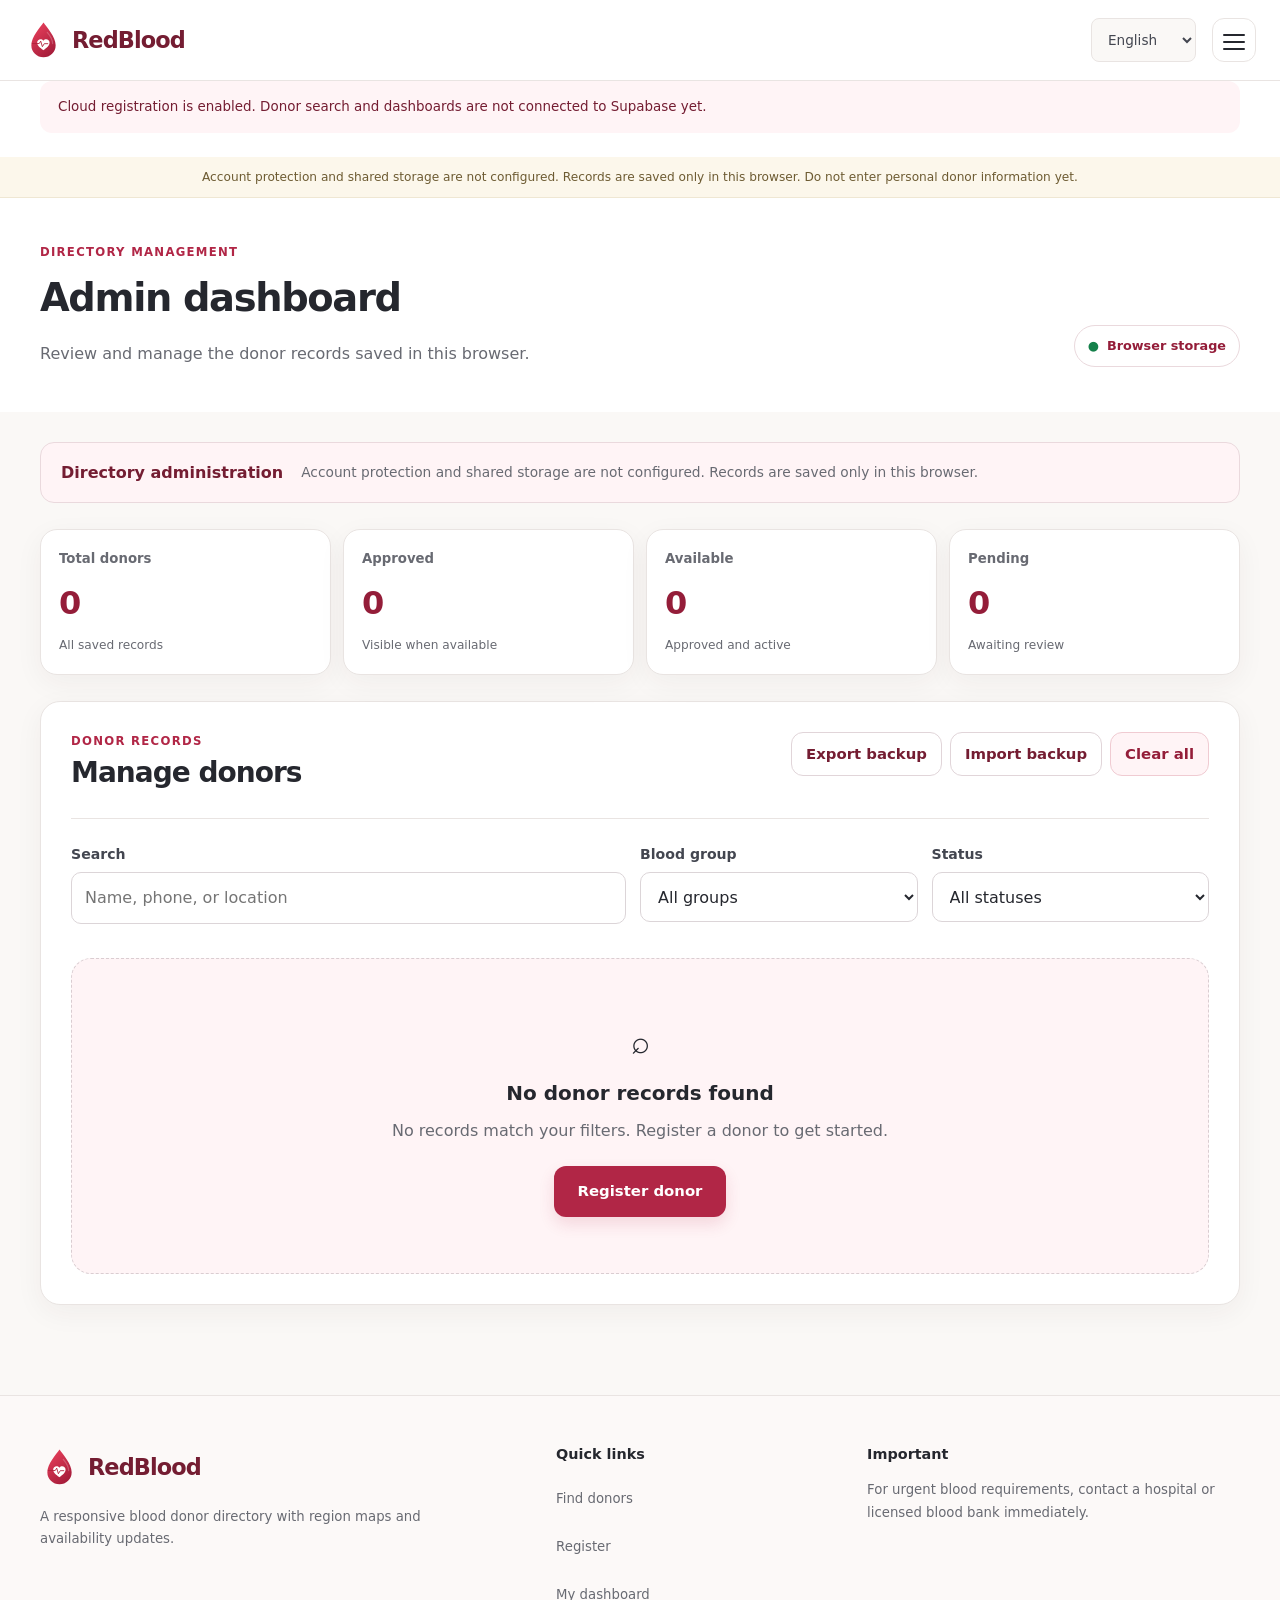
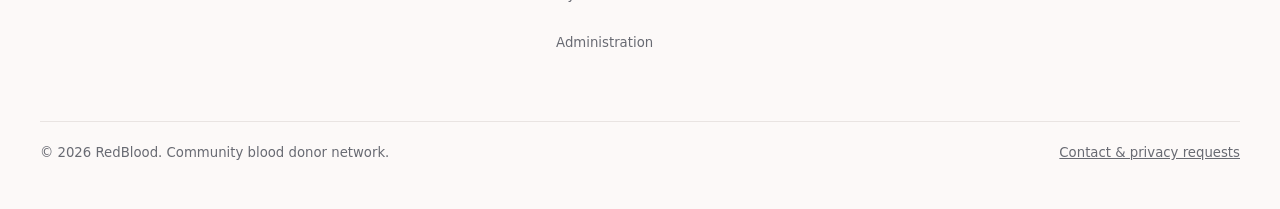
==== commit b36438f1: "Add files via upload" ====
--- a/admin.html
+++ b/admin.html
@@ -38,7 +38,7 @@
 </nav>
 </div>
 </header>
-<main id="main-content"><div class="service-notice">Account protection and shared storage are not configured. Records are saved only in this browser. Do not enter personal donor information yet.</div><section class="dashboard-hero" id="admin-dashboard">
+<main id="main-content"><div class="container"><p class="truth-notice">Cloud registration is enabled. Donor search and dashboards are not connected to Supabase yet.</p></div><div class="service-notice">Account protection and shared storage are not configured. Records are saved only in this browser. Do not enter personal donor information yet.</div><section class="dashboard-hero" id="admin-dashboard">
 <div class="container dashboard-hero-row">
 <div>
 <p class="eyebrow">Directory management</p>
--- a/assets/css/styles.css
+++ b/assets/css/styles.css
@@ -2020,3 +2020,38 @@
     animation-iteration-count: 1 !important;
   }
 }
+
+/* Region and availability pilot */
+.service-notice{background:#fff3cd;color:#614600;padding:14px 5%;font-size:.9rem;text-align:center;border-bottom:1px solid #eddda4}
+.availability-fields{border:1px solid #e7dadd;border-radius:14px;padding:20px;margin:24px 0;min-width:0}
+.availability-fields legend{font-weight:700;padding:0 8px;color:#9c1930}
+.availability-fields .form-grid{gap:16px}
+.field-hint,.availability-fields small{font-size:.82rem;color:#615761;line-height:1.6}
+.map-panel{padding:24px;border:1px solid #e8dce0;border-radius:18px;background:#fff;margin:24px 0}
+.map-panel p{margin:10px 0;color:#665b62}
+#donor-map{height:380px;border-radius:12px;margin-top:16px;z-index:0}
+.region-counts{display:flex;flex-wrap:wrap;gap:8px;margin-top:12px}
+.region-counts span{background:#fff0f2;border-radius:8px;padding:8px 12px;font-size:.85rem}
+.search-panel{flex-wrap:wrap}
+.search-panel .form-field{min-width:150px;flex:1}
+#my-availability .registration-card{max-width:900px;margin:auto}
+#self-donor{width:100%;padding:12px;border:1px solid #d7cdd1;border-radius:8px;margin:10px 0}
+#self-status{margin:12px 0;font-weight:600;color:#9c1930}
+.available-badge{white-space:normal}
+.edit-dialog{max-height:90vh;overflow:auto}
+@media(max-width:600px){.availability-fields{padding:12px}.map-panel{padding:16px}#donor-map{height:300px}.search-panel .form-field{width:100%;min-width:0;flex-basis:100%}}
+.search-panel{display:grid;grid-template-columns:repeat(2,minmax(0,1fr))}
+.search-panel .form-field,.search-panel .form-field:first-child,.search-panel .grow{grid-column:auto;min-width:0}
+.search-panel .search-button{grid-column:auto}
+@media(max-width:600px){.search-panel{grid-template-columns:minmax(0,1fr)}.search-panel .form-field,.search-panel .search-button{grid-column:1}}
+.truth-notice{background:#fff1f2;border-left:4px solid #b5122b;padding:18px;border-radius:10px;margin-bottom:24px;line-height:1.8}
+.truth-notice p{margin-top:8px}.donor-guidance{padding-left:22px;line-height:1.9}.donor-guidance li{margin:14px 0}
+#self-form>.consent-row{margin:18px 0}#delete-my-profile{margin-top:20px}
+.site-nav{flex-wrap:wrap;font-size:.85rem}.site-header .nav-wrap{align-items:center}
+.availability-fields label,.form-field label{line-height:1.8}
+.language-control{flex-shrink:0;margin-left:12px}.language-control select{border:1px solid #d8cdd1;border-radius:8px;background:#fff;color:#74152a;padding:9px 12px;font:inherit;min-width:118px}
+html[lang="ml"] body{line-height:1.85}html[lang="ml"] .site-nav{font-size:.85rem}html[lang="ml"] h1{line-height:1.5}
+@media(max-width:700px){.language-control{margin-left:0}.language-control select{min-width:100px;padding:8px}.nav-wrap{flex-wrap:wrap}.site-nav{order:5;width:100%}}
+.about-process{margin-top:48px;padding:36px;border-radius:20px}.about-process .steps-grid{margin-top:24px}
+.registration-consents{display:grid;gap:14px;margin:20px 0}.registration-consents .consent-row{margin:0!important}
+.hospital-context{border-left:3px solid #b5122b;padding:12px 16px;background:#fff4f5;border-radius:8px;margin:16px 0}
--- a/assets/css/responsive.css
+++ b/assets/css/responsive.css
@@ -0,0 +1,340 @@
+/* RedBlood: responsive community-service interface. */
+:root {
+  --red-900: #741d32;
+  --red-800: #941d39;
+  --red-700: #b12646;
+  --red-600: #c32d4c;
+  --red-100: #fce8ed;
+  --red-50: #fff4f6;
+  --ink-950: #25272e;
+  --ink-800: #434650;
+  --ink-600: #686a72;
+  --line: #e9e4e2;
+  --soft: #faf8f6;
+  --shadow-sm: 0 8px 28px rgb(58 33 40 / 5%);
+  --shadow-lg: 0 22px 55px rgb(86 34 47 / 10%);
+  --container: 1200px;
+}
+html { scroll-padding-top: 100px; }
+body { background: #fff; font-family: system-ui, -apple-system, "Segoe UI", "RedBlood Malayalam", sans-serif; line-height: 1.7; }
+[hidden] { display: none !important; }
+img { height: auto; }
+button, input, select, textarea { font-family: inherit; }
+button, a, input, select, label { touch-action: manipulation; }
+h1, h2, h3 { overflow-wrap: break-word; font-family: inherit; }
+h1 { font-size: clamp(2.65rem, 5.2vw, 4.6rem); letter-spacing: -.055em; line-height: 1.08; }
+h2 { font-size: clamp(1.85rem, 3.2vw, 2.8rem); letter-spacing: -.035em; line-height: 1.22; }
+h3 { line-height: 1.4; }
+p { text-wrap: pretty; }
+.container { width: min(calc(100% - 64px), var(--container)); }
+.section { padding: clamp(60px, 7vw, 100px) 0; }
+.eyebrow { font-size: .73rem; letter-spacing: .11em; margin-bottom: 12px; }
+.button { min-height: 50px; padding: 13px 23px; border-radius: 12px; line-height: 1.5; font-size: .93rem; }
+.button-primary { background: var(--red-700); box-shadow: 0 7px 16px rgb(177 38 70 / 14%); }
+.button-primary:hover { background: var(--red-800); }
+.button-secondary { border-color: #e1d5d9; }
+.button:disabled { cursor: wait; opacity: .65; transform: none; }
+.button-small { min-height: 44px; padding: 9px 14px; }
+a:focus-visible, button:focus-visible, summary:focus-visible { outline: 3px solid #d96780; outline-offset: 3px; }
+/* One tidy header, with language selection always available. */
+.site-header { background: rgb(255 255 255 / 97%); border-color: var(--line); }
+.nav-wrap { min-height: 80px; gap: 16px; flex-wrap: nowrap; position: relative; }
+.brand { font-size: 1.4rem; letter-spacing: -.04em; flex: 0 0 auto; }
+.brand-mark { width: 38px; height: 42px; background: transparent; box-shadow: none; border-radius: 0; }
+.brand-mark img { width: 31px; height: 38px; }
+.site-nav { order: 2; margin-left: auto; gap: 1px; flex-wrap: nowrap; }
+.site-nav a { padding: 12px 10px; font-size: .84rem; white-space: nowrap; min-height: 44px; display: flex; align-items: center; }
+.site-nav .nav-cta { margin-left: 5px; padding-inline: 14px; background: var(--red-700); }
+.site-nav a[aria-current] { color: var(--red-700); background: var(--red-50); }
+.site-nav .nav-cta[aria-current] { color: white; background: var(--red-700); }
+.language-control { order: 3; margin: 0; }
+.language-control select { min-height: 44px; min-width: 104px; max-width: 140px; font-size: .85rem; color: var(--ink-800); background: var(--soft); border-color: var(--line); }
+.nav-toggle { order: 4; flex: 0 0 44px; }
+.service-notice { text-align: center; background: #fcf7eb; color: #6d5b32; border-color: #efe7d3; padding: 10px 32px; font-size: .76rem; line-height: 1.65; }
+/* Hero: a clear introduction, with a light decorative blood-drop illustration. */
+.hero { padding: 72px 0 84px; overflow: hidden; background: linear-gradient(125deg, #fff 30%, #fcf2f1); }
+.hero::before { display: none; }
+.hero-grid { grid-template-columns: minmax(0, 1.05fr) minmax(0, .95fr); gap: 60px; }
+.hero-text { font-size: 1.05rem; max-width: 530px; line-height: 1.85; margin-bottom: 27px; }
+.hero-note { font-size: .8rem; margin-top: 22px; max-width: 490px; line-height: 1.8; }
+.hero-visual { min-height: 400px; width: 100%; max-width: 480px; margin-left: auto; }
+.hero-image-card { inset: 25px 65px 60px; border: 0; border-radius: 28px; background: transparent; box-shadow: none; overflow: visible; }
+.hero-image-card img { width: 190px; height: 238px; object-fit: contain; filter: drop-shadow(0 18px 20px rgb(150 31 59 / 14%)); }
+.hero-orbit { position: absolute; border: 1px solid rgb(177 38 70 / 12%); border-radius: 50%; }
+.hero-orbit-one { width: 340px; height: 340px; left: 50%; top: 0; transform: translateX(-50%); }
+.hero-orbit-two { width: 276px; height: 276px; left: 50%; top: 32px; transform: translateX(-50%); background: rgb(255 255 255 / 45%); }
+.floating-card { min-width: 170px; padding: 12px 16px; border-radius: 15px; box-shadow: 0 7px 30px rgb(95 44 55 / 7%); background: #fff; }
+.floating-card-top { top: 66px; left: 0; }
+.floating-card-bottom { bottom: 87px; right: 0; }
+.floating-card strong { font-size: .82rem; }
+.floating-card small { font-size: .7rem; }
+.mini-icon { width: 34px; height: 34px; flex-basis: 34px; border-radius: 10px; }
+.hero-visual-caption { position: absolute; bottom: 0; text-align: center; width: 100%; }
+.hero-visual-caption strong, .hero-visual-caption span { display: block; }
+.hero-visual-caption strong { font-size: .92rem; color: var(--red-900); }
+.hero-visual-caption span { font-size: .78rem; color: var(--ink-600); }
+/* About sits before search, with concise and readable guidance cards. */
+#about { border-top: 1px solid var(--line); background: #fff; }
+.about-intro { display: block; }
+.eligibility-copy { max-width: 760px; margin: 0 auto 30px; text-align: center; }
+.about-lead { font-size: 1.05rem; color: var(--ink-800); margin-bottom: 15px; }
+.eligibility-copy > p:last-child { font-size: .9rem; color: var(--ink-600); }
+.donor-guidance { display: grid; grid-template-columns: repeat(2, minmax(0, 1fr)); gap: 16px; padding: 0; margin: 0; list-style: none; }
+.donor-guidance li { padding: 24px; margin: 0; border: 1px solid var(--line); background: var(--soft); border-radius: 16px; line-height: 1.85; font-size: .9rem; }
+.donor-guidance strong { display: block; margin-bottom: 6px; color: var(--red-800); font-size: 1rem; }
+.about-guidance-note { margin-top: 20px; display: flex; align-items: center; gap: 30px; justify-content: space-between; }
+.about-guidance-note .medical-note { margin: 0; padding: 0; border: 0; background: none; color: var(--ink-600); font-size: .8rem; flex: 1; }
+.about-guidance-note .text-link { flex: 0 1 230px; font-size: .83rem; }
+.about-process { margin-top: 42px; padding: 28px 32px; border-radius: 20px; background: #f7edee; color: var(--ink-950); }
+.about-process .section-heading { text-align: left; margin-bottom: 20px; }
+.about-process .section-heading h2 { font-size: 1.5rem; color: var(--red-900); }
+.about-process .eyebrow { color: var(--red-700); }
+.about-process .steps-grid { grid-template-columns: repeat(4, minmax(0, 1fr)); gap: 22px; margin-top: 0; }
+.about-process .steps-grid article { min-height: 0; padding: 0; border: 0; background: none; border-radius: 0; }
+.about-process .steps-grid article > span { color: var(--red-700); font-size: .78rem; display: inline-flex; align-items: center; justify-content: center; width: 32px; height: 32px; margin-bottom: 12px; border: 1px solid #dbb4c0; border-radius: 50%; }
+.about-process .steps-grid h3 { color: var(--ink-950); font-size: .95rem; }
+.about-process .steps-grid p { color: var(--ink-600); font-size: .79rem; margin-bottom: 0; }
+/* Search is deliberately limited to Blood Group and Hospital. */
+.find-section { background: var(--soft); border-block: 1px solid var(--line); }
+.section-heading { max-width: 760px; margin-bottom: 30px; }
+.section-heading.centered { margin-inline: auto; }
+.section-heading > p:not(.eyebrow) { color: var(--ink-600); font-size: .95rem; }
+.search-panel { max-width: 900px; grid-template-columns: minmax(0, .7fr) minmax(0, 1.3fr); padding: 26px; gap: 20px; box-shadow: var(--shadow-sm); border-radius: 20px; }
+.search-panel .form-field { min-width: 0; }
+.search-panel .form-field small { display: block; margin-top: 7px; font-size: .75rem; line-height: 1.7; color: var(--ink-600); }
+.search-actions { display: flex; align-items: center; gap: 10px; grid-column: 1 / -1; }
+.search-actions .search-button { flex: 1; align-self: stretch; min-height: 50px; }
+.search-actions .voice-button { flex: 0 0 50px; height: 50px; align-self: stretch; }
+.quick-search-label { font-size: .78rem; color: var(--ink-600); text-align: center; margin: 23px 0 10px; }
+.blood-group-links { margin: 0 auto; gap: 10px; }
+.blood-group-links button { width: 49px; height: 46px; border-radius: 12px; background: #fff; border-color: #ebd7dd; }
+.search-results { margin-top: 27px; scroll-margin-top: 110px; }
+.compact-empty { padding: 24px; background: none; border-style: dashed; box-shadow: none; }
+.compact-empty > span { display: none; }
+.compact-empty h3 { font-size: 1rem; }
+.compact-empty p { font-size: .83rem; margin-bottom: 0; }
+.map-panel { border-radius: 20px; padding: 26px; margin-bottom: 0; }
+.map-panel > p { font-size: .86rem; }
+.map-panel h3 { font-size: 1.12rem; }
+.map-privacy { margin-top: 14px; font-size: .78rem; color: var(--ink-600); }
+.map-privacy summary { cursor: pointer; padding: 8px 0; min-height: 36px; }
+.map-privacy .local-storage-note { text-align: left; }
+#map-status { font-size: .8rem; }
+#donor-map { height: 360px; max-width: 100%; }
+.region-counts span { overflow-wrap: anywhere; }
+.donor-grid { grid-template-columns: repeat(3, minmax(0, 1fr)); gap: 16px; }
+.donor-card { border-radius: 16px; box-shadow: var(--shadow-sm); }
+.donor-card .phone-link { min-height: 48px; display: flex; align-items: center; }
+/* The same form geometry on registration, profile editing and management. */
+.register-grid { grid-template-columns: minmax(0, .75fr) minmax(0, 1.25fr); gap: 50px; }
+.register-copy { top: 115px; }
+.register-copy .feature-list { font-size: .87rem; margin: 24px 0; }
+.registration-card, .management-card { border-radius: 20px; box-shadow: var(--shadow-sm); }
+.registration-card { padding: 30px; min-width: 0; }
+.form-header { margin-bottom: 20px; padding-bottom: 20px; }
+.form-header h3 { font-size: 1.22rem; }
+.form-field label, .form-field legend { font-size: .88rem; font-weight: 600; line-height: 1.6; margin-bottom: 7px; }
+.form-field input, .form-field select, #self-donor { min-height: 50px; font-size: 16px; width: 100%; min-width: 0; max-width: 100%; border-radius: 10px; }
+.form-field input:disabled { background: var(--soft); color: var(--ink-600); }
+.form-field select { text-overflow: ellipsis; padding-right: 28px; }
+.form-grid { gap: 18px; }
+.radio-row { gap: 7px; display: flex; flex-wrap: wrap; flex-direction: row; }
+.radio-row label { min-height: 44px; padding: 8px 11px; border: 1px solid var(--line); border-radius: 9px; margin: 0; font-size: .85rem; flex: 1 1 auto; cursor: pointer; }
+.radio-row label:has(input:checked) { background: var(--red-50); border-color: #d47c90; color: var(--red-900); }
+.radio-row input { width: 18px; height: 18px; min-height: 18px; flex: 0 0 18px; padding: 0; }
+.availability-fields { padding: 20px 0 0; border: 0; border-top: 1px solid var(--line); border-radius: 0; margin: 22px 0 0; }
+.availability-fields .full:has([data-gps]) { display: flex; align-items: center; gap: 10px; flex-wrap: wrap; }
+.availability-fields [data-gps-status] { flex: 1 1 100%; margin: 0; }
+.availability-fields small, .field-hint { font-size: .79rem; }
+.truth-notice { border: 0; border-radius: 12px; background: #fff4f6; padding: 14px 18px; color: var(--red-900); font-size: .84rem; margin-bottom: 24px; }
+.registration-consents { padding-top: 20px; border-top: 1px solid var(--line); gap: 15px; }
+.consent-row { min-height: 44px; line-height: 1.75; font-size: .8rem; }
+.consent-row input { width: 21px; height: 21px; flex-basis: 21px; margin-top: 4px; }
+.full-button { margin-top: 0; }
+#my-availability .registration-card { max-width: 780px; }
+#my-availability .section-heading { margin-inline: auto; text-align: center; }
+#self-status:empty { display: none; }
+#self-form > button { width: 100%; }
+#delete-my-profile { background: #fff; border: 1px solid #ebcdd5; }
+.local-storage-note { line-height: 1.8; }
+/* Dashboards and contact information adapt to small screens, too. */
+.dashboard-hero { padding: 45px 0; background: #fff; }
+.dashboard-hero h2 { font-size: 2.4rem; }
+.dashboard-section { padding-top: 30px; }
+.stats-grid { gap: 12px; }
+.stats-grid article { padding: 18px; }
+.stats-grid span { text-transform: none; letter-spacing: 0; font-size: .83rem; }
+.stats-grid strong { font-size: 2rem; }
+.management-head h2 { font-size: 1.75rem; }
+.admin-filters { grid-template-columns: minmax(0, 1.4fr) repeat(2, minmax(0, .7fr)); }
+.row-actions button, .switch-button { min-height: 44px; font-size: .78rem; }
+.row-actions button { padding: 9px 12px; }
+.admin-table td { overflow-wrap: anywhere; }
+.edit-dialog { max-height: calc(100dvh - 36px); overscroll-behavior: contain; }
+.dialog-head h2 { font-size: 1.7rem; }
+.dialog-close { width: 44px; height: 44px; flex: 0 0 44px; }
+.contact-layout { grid-template-columns: repeat(3, minmax(0, 1fr)); gap: 18px; }
+.contact-card { padding: 28px; min-width: 0; }
+.contact-card a, .contact-card strong { overflow-wrap: anywhere; }
+.contact-card h2 { font-size: 1.3rem; }
+.cta-card { border-radius: 22px; background: var(--red-900); }
+.cta-card h2 { font-size: 2rem; }
+.site-footer { padding-top: 50px; background: #fcf9f8; color: var(--ink-800); border-top: 1px solid var(--line); }
+.footer-grid { grid-template-columns: minmax(0, 1.25fr) minmax(0, .7fr) minmax(0, 1fr); gap: 50px; }
+.footer-brand { color: var(--red-900); }
+.site-footer p, .site-footer a:not(.brand) { color: var(--ink-600); font-size: .83rem; }
+.site-footer h2 { color: var(--ink-950); font-size: .9rem; }
+.footer-grid > div > a:not(.brand) { min-height: 40px; display: flex; align-items: center; }
+.footer-bottom { border-color: var(--line); padding-block: 20px; }
+.toast { bottom: max(18px, env(safe-area-inset-bottom)); max-width: calc(100% - 32px); }
+html[lang="ml"] body { line-height: 1.85; }
+html[lang="ml"] h1 { letter-spacing: -.015em; line-height: 1.42; font-size: clamp(2.2rem, 3.8vw, 3.7rem); }
+html[lang="ml"] h2 { letter-spacing: 0; line-height: 1.5; }
+html[lang="ml"] .eyebrow { letter-spacing: 0; }
+html[lang="ml"] .site-nav { font-size: .85rem; }
+@media (max-width: 1340px) {
+  .site-nav { display: none; position: absolute; order: unset; z-index: 101; top: calc(100% + 8px); left: 0; right: 0; width: auto; margin: 0; padding: 12px; background: #fff; border: 1px solid var(--line); border-radius: 14px; box-shadow: var(--shadow-lg); max-height: calc(100dvh - 105px); overflow-y: auto; }
+  .site-nav.is-open { display: grid; grid-template-columns: 1fr; }
+  .site-nav a { white-space: normal; font-size: .94rem; padding: 12px 14px; min-height: 48px; }
+  .site-nav .nav-cta { margin: 3px 0 0; }
+  .language-control { margin-left: auto; order: 2; }
+  .nav-toggle { display: block; order: 3; }
+  .hero-grid { gap: 30px; }
+  .register-grid { gap: 32px; }
+  .donor-grid { grid-template-columns: repeat(2, minmax(0, 1fr)); }
+}
+@media (max-width: 900px) {
+  .hero-grid, .register-grid { grid-template-columns: minmax(0, 1fr); }
+  .hero-copy { text-align: left; }
+  .hero-text, .hero-note { margin-left: 0; }
+  .hero-actions { justify-content: flex-start; }
+  .hero-visual { max-width: 450px; margin: 15px auto 0; min-height: 360px; }
+  .hero-orbit-one { width: 290px; height: 290px; }
+  .hero-orbit-two { width: 236px; height: 236px; top: 27px; }
+  .hero-image-card { top: 15px; }
+  .hero-image-card img { width: 155px; height: 194px; }
+  .register-copy { position: static; }
+  .registration-intro .feature-list { grid-template-columns: repeat(2, minmax(0, 1fr)); }
+  .registration-intro .privacy-card { max-width: 580px; }
+  .about-process .steps-grid { grid-template-columns: repeat(2, minmax(0, 1fr)); }
+  .stats-grid { grid-template-columns: repeat(2, minmax(0, 1fr)); }
+  .admin-filters { grid-template-columns: repeat(2, minmax(0, 1fr)); }
+  .admin-filters .form-field:first-child { grid-column: 1 / -1; }
+  .contact-layout { grid-template-columns: minmax(0, 1fr); }
+  .footer-grid { gap: 30px; grid-template-columns: minmax(0, 1.1fr) minmax(0, .9fr); }
+  .footer-grid > div:first-child { grid-column: 1 / -1; }
+}
+@media (max-width: 600px) {
+  html { scroll-padding-top: 88px; }
+  .container { width: calc(100% - 36px); }
+  .nav-wrap { min-height: 70px; gap: 10px; }
+  .brand { font-size: 1.22rem; gap: 5px; }
+  .brand-mark { width: 29px; }
+  .brand-mark img { width: 25px; height: 32px; }
+  .language-control select { min-width: 94px; max-width: 115px; padding: 8px; font-size: .82rem; }
+  .service-notice { font-size: .71rem; text-align: left; padding: 10px 18px; }
+  .section { padding: 50px 0; }
+  h1 { font-size: clamp(2.3rem, 10vw, 3.2rem); line-height: 1.12; }
+  h2 { font-size: 1.85rem; }
+  .hero { padding: 40px 0 45px; }
+  .hero-text { font-size: .95rem; }
+  .hero-actions { display: grid; grid-template-columns: minmax(0, 1fr); gap: 10px; }
+  .hero-actions .button { width: 100%; }
+  .hero-visual { min-height: 295px; margin-top: 10px; }
+  .hero-orbit-one { width: 250px; height: 250px; }
+  .hero-orbit-two { width: 204px; height: 204px; top: 23px; }
+  .hero-image-card { inset: 20px 40px 55px; }
+  .hero-image-card img { width: 127px; height: 159px; }
+  .floating-card { min-width: 0; padding: 10px 11px; gap: 8px; }
+  .floating-card-top { top: 32px; left: 0; }
+  .floating-card-bottom { bottom: 62px; right: 0; }
+  .floating-card strong { font-size: .73rem; }
+  .floating-card small { font-size: .64rem; }
+  .mini-icon { width: 27px; height: 27px; flex-basis: 27px; }
+  .hero-visual-caption strong { font-size: .82rem; }
+  .hero-visual-caption span { font-size: .73rem; }
+  .eligibility-copy { text-align: left; }
+  .about-lead { font-size: .96rem; }
+  .donor-guidance { grid-template-columns: minmax(0, 1fr); gap: 12px; }
+  .donor-guidance li { padding: 18px; font-size: .86rem; }
+  .about-guidance-note { align-items: flex-start; flex-direction: column; gap: 14px; }
+  .about-guidance-note .text-link { flex: auto; }
+  .about-process { padding: 22px 18px; margin-top: 30px; }
+  .about-process .section-heading h2 { font-size: 1.35rem; }
+  .about-process .steps-grid { gap: 22px 16px; }
+  .search-panel { grid-template-columns: minmax(0, 1fr); padding: 20px; gap: 16px; }
+  .search-panel .form-field, .search-actions { grid-column: 1; }
+  .blood-group-links { display: grid; grid-template-columns: repeat(4, minmax(0, 1fr)); gap: 8px; max-width: 330px; }
+  .blood-group-links button { width: 100%; height: 46px; }
+  .map-panel { padding: 20px; }
+  #donor-map { height: 285px; }
+  .donor-grid { grid-template-columns: minmax(0, 1fr); }
+  .registration-card { padding: 20px; }
+  .form-grid { grid-template-columns: minmax(0, 1fr); }
+  .radio-row { flex-direction: row; align-items: stretch; }
+  .radio-row label { padding: 8px 10px; }
+  .registration-intro .feature-list { grid-template-columns: minmax(0, 1fr); gap: 10px; }
+  .registration-card .form-header { gap: 10px; }
+  .form-icon { width: 38px; height: 38px; flex-basis: 38px; border-radius: 10px; }
+  .availability-fields .full:has([data-gps]) .button { flex: 1 1 120px; padding: 10px; }
+  .consent-row { font-size: .79rem; }
+  .management-card { padding: 18px; }
+  .management-head { gap: 18px; }
+  .management-actions { width: 100%; display: grid; grid-template-columns: minmax(0, 1fr); }
+  .management-actions .button { width: 100%; }
+  .stats-grid { grid-template-columns: repeat(2, minmax(0, 1fr)); gap: 10px; }
+  .stats-grid article { padding: 14px; }
+  .stats-grid span { font-size: .74rem; }
+  .stats-grid small { font-size: .7rem; }
+  .admin-filters { grid-template-columns: minmax(0, 1fr); }
+  .admin-filters .form-field:first-child { grid-column: 1; }
+  .admin-table td { grid-template-columns: minmax(70px, .35fr) minmax(0, 1fr); gap: 10px; }
+  .admin-table td::before { font-size: .72rem; text-transform: none; }
+  .row-actions { gap: 7px; }
+  .row-actions button { flex: 1 1 auto; font-size: .75rem; padding: 9px; }
+  .switch-button { max-width: 100%; min-width: 0; padding: 9px; font-size: .72rem; overflow-wrap: anywhere; }
+  .table-wrap { overflow: visible; }
+  .dialog-card { padding: 20px; }
+  .edit-dialog { width: calc(100% - 20px); max-height: calc(100dvh - 20px); border-radius: 16px; }
+  .dialog-actions { flex-direction: column-reverse; }
+  .dialog-actions .button { width: 100%; }
+  .cta-card { padding: 25px; gap: 20px; }
+  .cta-card h2 { font-size: 1.65rem; }
+  .cta-card .button { width: 100%; }
+  .footer-grid { grid-template-columns: minmax(0, 1fr); gap: 24px; }
+  .footer-grid > div:first-child { grid-column: 1; }
+  .footer-bottom { align-items: flex-start; gap: 8px; }
+  .footer-bottom p { margin: 0; }
+  .page-hero { padding: 40px 0; }
+  .dashboard-hero { padding: 32px 0; }
+  .dashboard-hero h2 { font-size: 1.9rem; }
+  html[lang="ml"] h1 { font-size: clamp(2rem, 8.5vw, 2.7rem); }
+  html[lang="ml"] h2 { font-size: 1.7rem; }
+  html[lang="ml"] .floating-card { max-width: 175px; }
+}
+@media (prefers-reduced-motion: reduce) {
+  html { scroll-behavior: auto; }
+  .button { transition: none; }
+}
+@font-face {font-family:"RedBlood Malayalam";font-style:normal;font-weight:400;font-display:swap;src:url("../fonts/noto-sans-malayalam-malayalam-400-normal.woff2") format("woff2");unicode-range:U+0D00-0D7F,U+200C-200D;}
+@font-face {font-family:"RedBlood Malayalam";font-style:normal;font-weight:600;font-display:swap;src:url("../fonts/noto-sans-malayalam-malayalam-600-normal.woff2") format("woff2");unicode-range:U+0D00-0D7F,U+200C-200D;}
+@font-face {font-family:"RedBlood Malayalam";font-style:normal;font-weight:700 900;font-display:swap;src:url("../fonts/noto-sans-malayalam-malayalam-700-normal.woff2") format("woff2");unicode-range:U+0D00-0D7F,U+200C-200D;}
+html[lang="ml"] body, html[lang="ml"] button, html[lang="ml"] input, html[lang="ml"] select,
+html[lang="ml"] h1, html[lang="ml"] h2, html[lang="ml"] h3,
+html[lang="ml"] a { font-family: "RedBlood Malayalam", system-ui, -apple-system, "Segoe UI", sans-serif; }
+.donor-record-summary{min-width:0}.donor-record-summary strong,.donor-record-summary small{overflow-wrap:anywhere}
+/* Longer, complete Malayalam labels need room in the desktop header. */
+.site-header .container { width: min(calc(100% - 48px), 1400px); }
+@media (max-width: 600px) { .site-header .container { width: calc(100% - 36px); } }
+/* Complete Malayalam location labels wrap on full-width touch controls. */
+@media (max-width: 600px) {
+  html[lang="ml"] .availability-fields .full:has([data-gps]) .button { flex-basis: 100%; }
+}
+
+/* Supabase account controls */
+.cloud-account-panel { border-bottom: 1px solid #e8dce0; padding-bottom: 1.25rem; margin-bottom: 1.25rem; }
+.cloud-account-panel h3 { margin-top: 0; }
+.cloud-account-actions { display: flex; flex-wrap: wrap; gap: .65rem; margin-top: .75rem; }
+.cloud-account-actions .button { white-space: normal; }
+#account-status { overflow-wrap: anywhere; }
+@media (max-width: 480px) { .cloud-account-actions .button { flex: 1 1 100%; } }
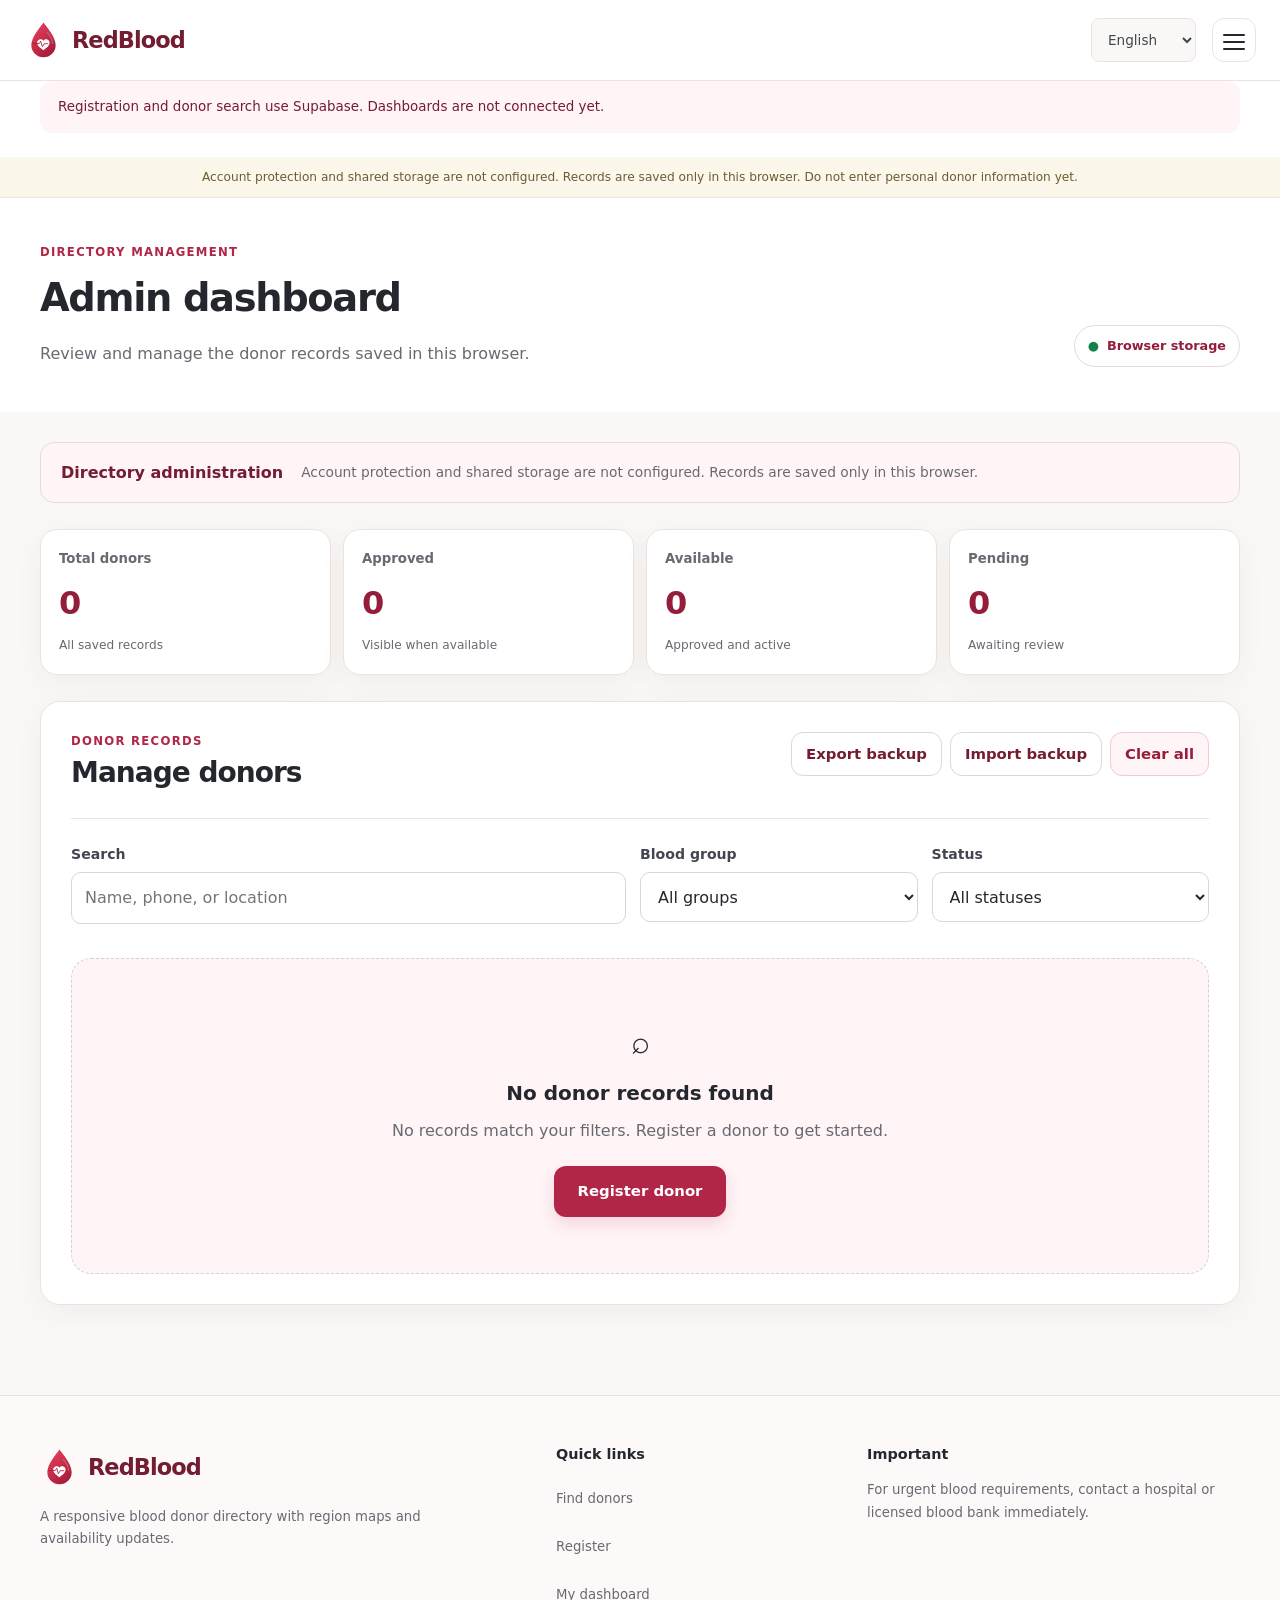
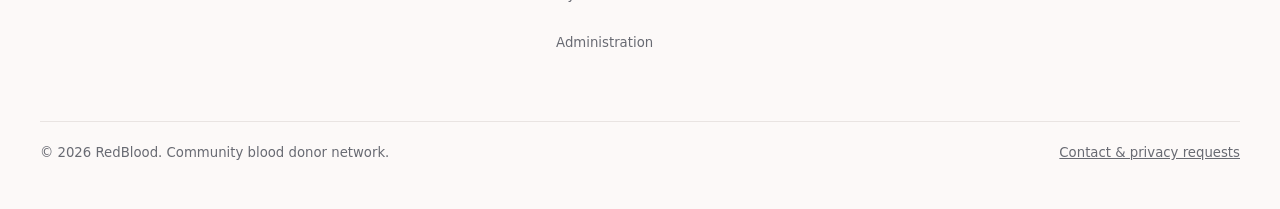
==== commit 90245e48: "Add files via upload" ====
--- a/admin.html
+++ b/admin.html
@@ -38,7 +38,7 @@
 </nav>
 </div>
 </header>
-<main id="main-content"><div class="container"><p class="truth-notice">Cloud registration is enabled. Donor search and dashboards are not connected to Supabase yet.</p></div><div class="service-notice">Account protection and shared storage are not configured. Records are saved only in this browser. Do not enter personal donor information yet.</div><section class="dashboard-hero" id="admin-dashboard">
+<main id="main-content"><div class="container"><p class="truth-notice">Registration and donor search use Supabase. Dashboards are not connected yet.</p></div><div class="service-notice">Account protection and shared storage are not configured. Records are saved only in this browser. Do not enter personal donor information yet.</div><section class="dashboard-hero" id="admin-dashboard">
 <div class="container dashboard-hero-row">
 <div>
 <p class="eyebrow">Directory management</p>
--- a/assets/css/responsive.css
+++ b/assets/css/responsive.css
@@ -331,10 +331,4 @@
   html[lang="ml"] .availability-fields .full:has([data-gps]) .button { flex-basis: 100%; }
 }
 
-/* Supabase account controls */
-.cloud-account-panel { border-bottom: 1px solid #e8dce0; padding-bottom: 1.25rem; margin-bottom: 1.25rem; }
-.cloud-account-panel h3 { margin-top: 0; }
-.cloud-account-actions { display: flex; flex-wrap: wrap; gap: .65rem; margin-top: .75rem; }
-.cloud-account-actions .button { white-space: normal; }
-#account-status { overflow-wrap: anywhere; }
-@media (max-width: 480px) { .cloud-account-actions .button { flex: 1 1 100%; } }
+#registration-status { overflow-wrap: anywhere; }
